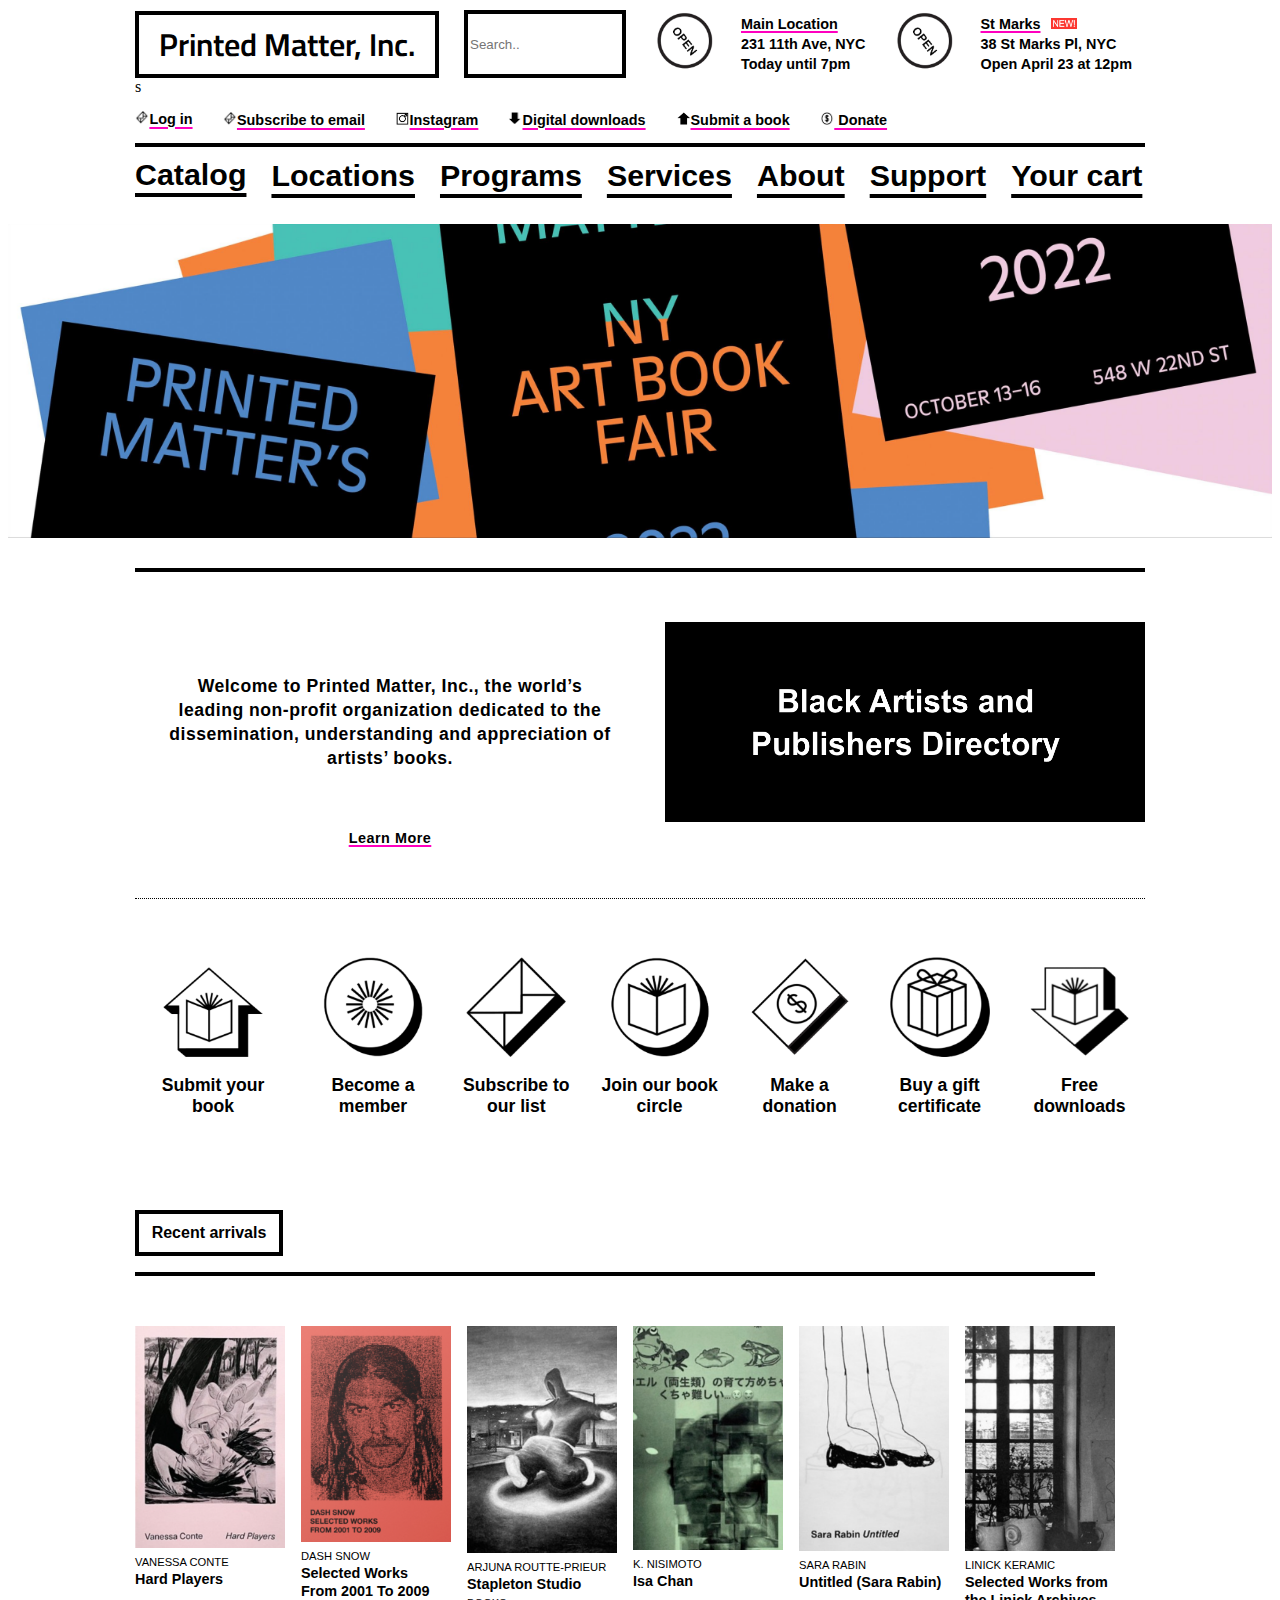
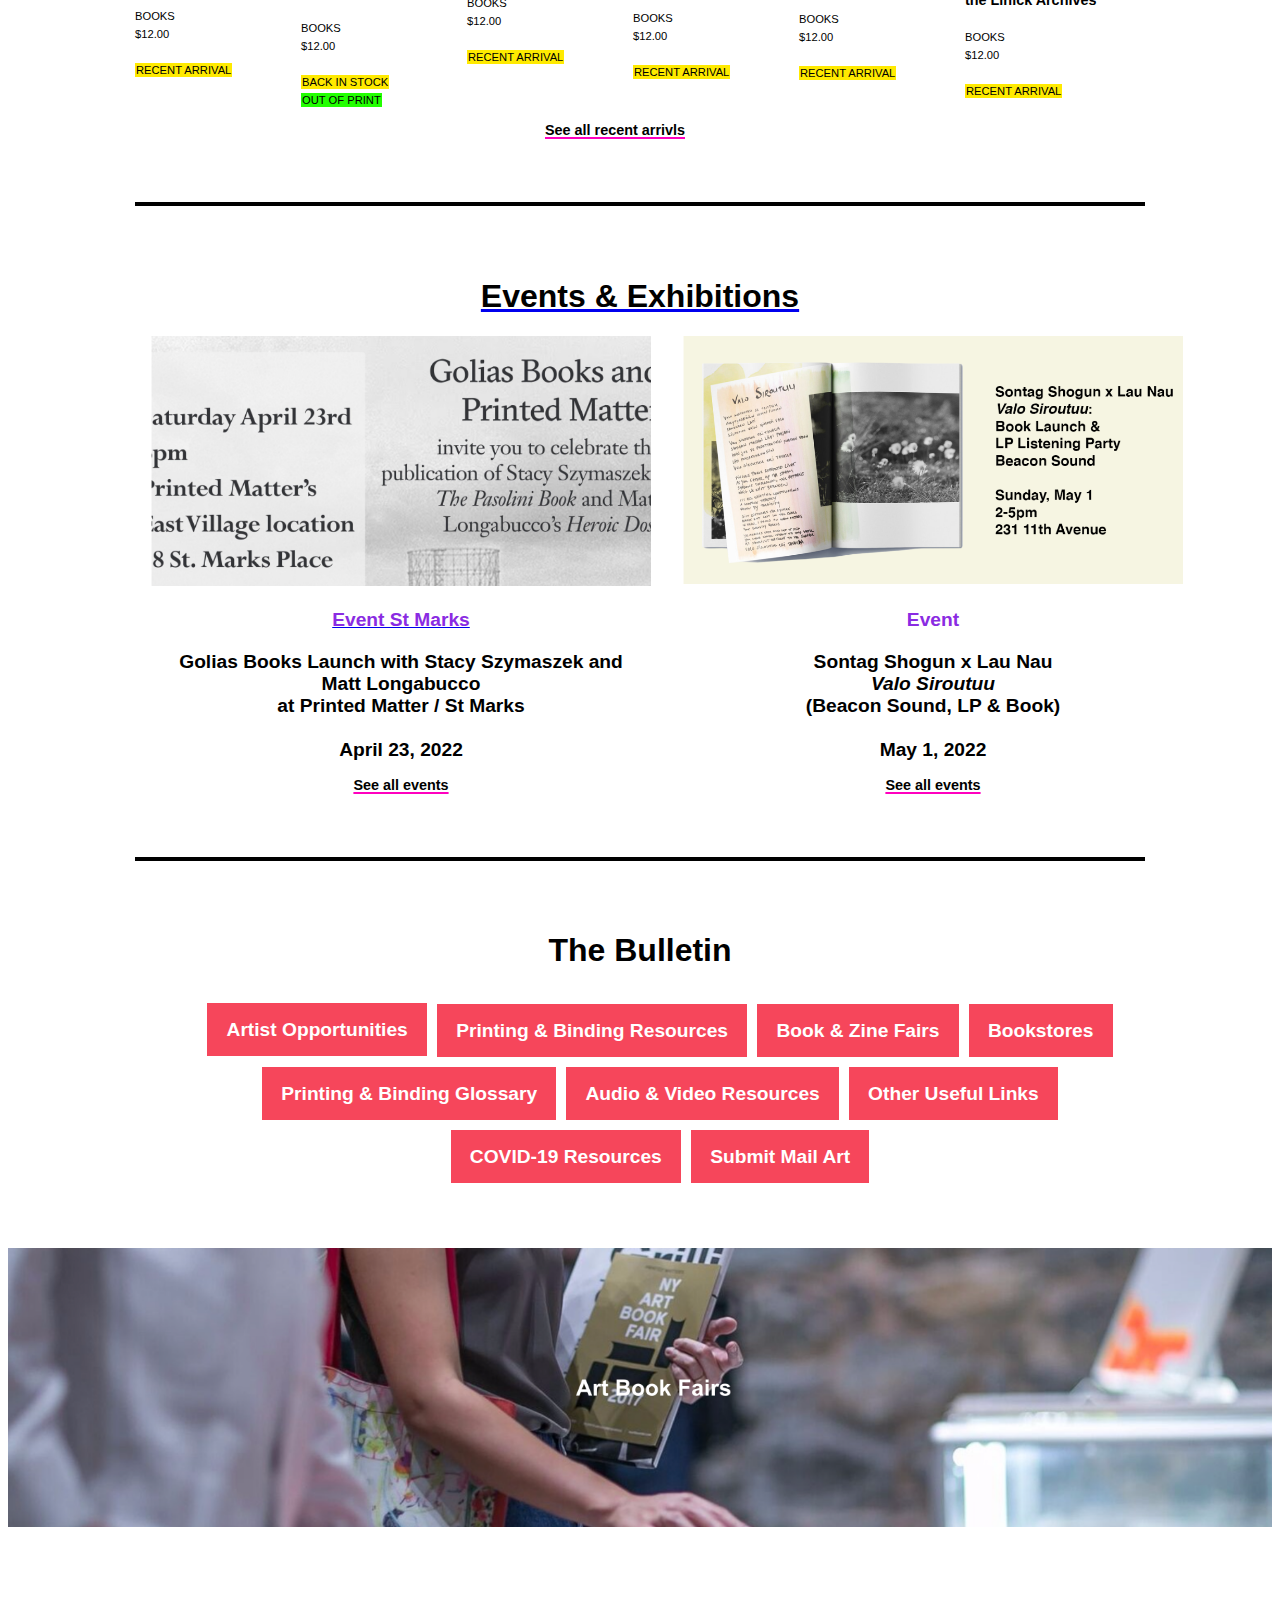
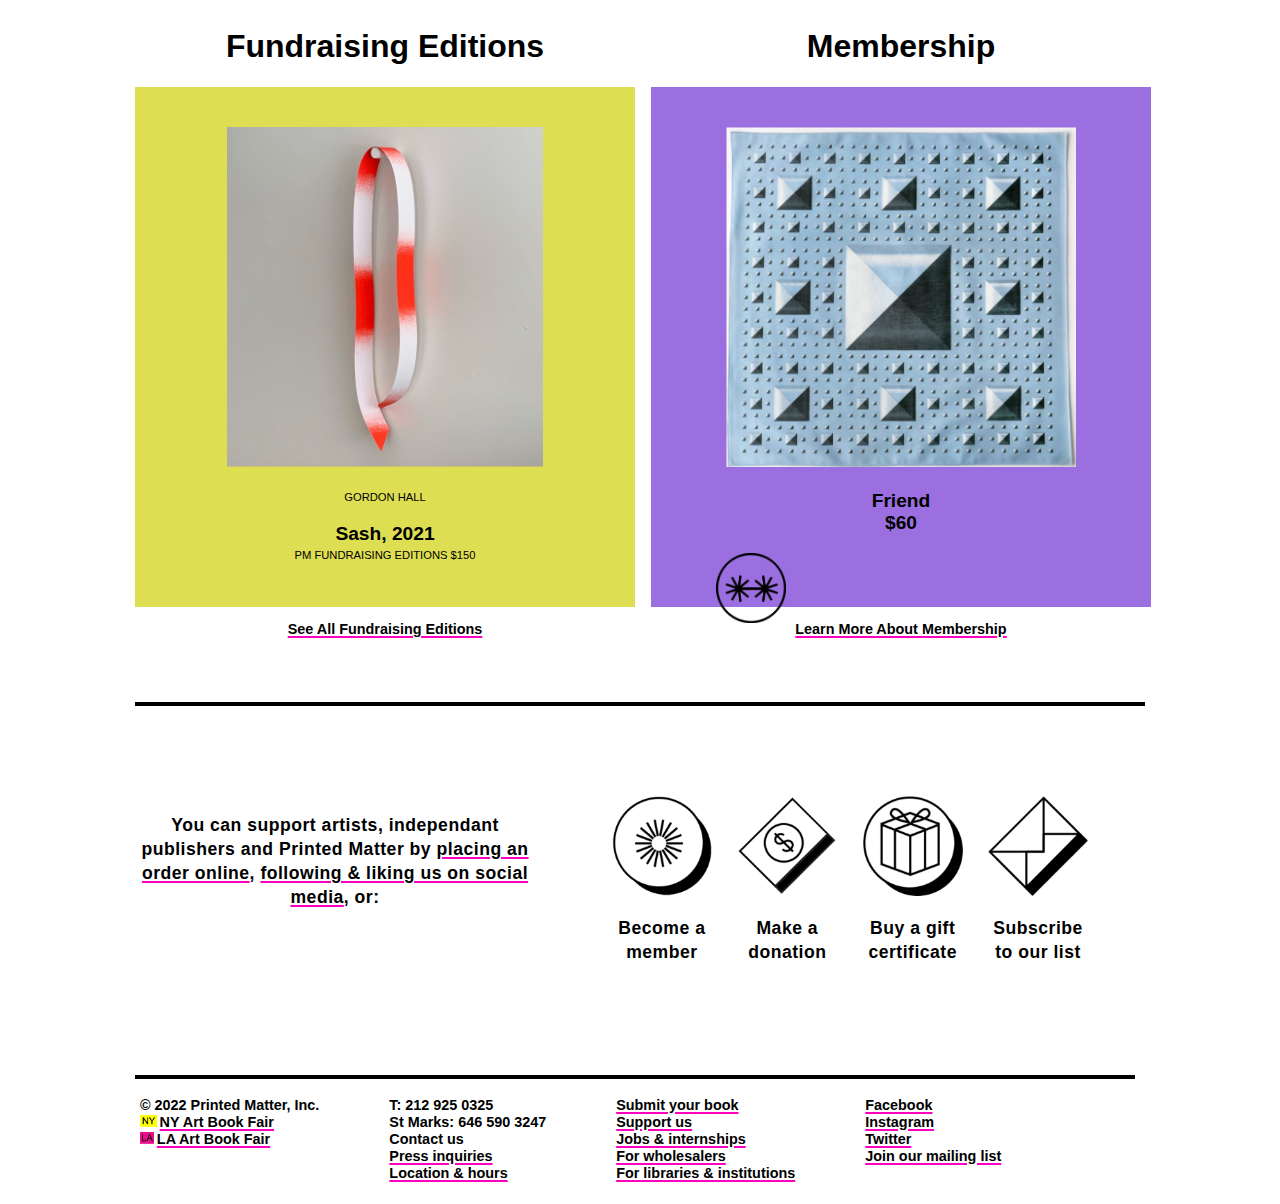
==== index.html @ 6e5ce5cb "Add files via upload" ====
<!DOCTYPE html>
<html lang="en">
  <head>
    <meta charset="UTF-8" />
    <meta name="viewport" content="width=device-width, initial-scale=1.0" />
    <title>Printed Matter</title>
    <link href="css/normalize.cssa" rel="stylesheet" />
    <link href="css/main.css" rel="stylesheet" />
  </head>

  <body>
    <header>
        <div class="header__top">
       <div class="wordmark">
         <a href="#">Printed Matter, Inc.</a>
       </div>
       <input class="search" type="text" placeholder="Search..">

      <div><img class="open" src="img/open.png" alt=""></div>
      <div class="location"><a href="#">Main Location</a><br>
             231 11th Ave, NYC<br>
             Today until 7pm</div>
      <div><img class="open" src="img/open.png" alt=""></div>
      <div class="location"><a href="#">St Marks</a><img class="new" src="img/new.png" alt="new icon"><br>
           38 St Marks Pl, NYC<br>
           Open April 23 at 12pm</div>
      </div>      

s      <div class="header__middle">
        <nav class="nav__middle">
          <ul class="nav__middlelist">
            <li><img class="header_icon" src="img/sendicon.jpeg" alt="envelope icon"><a href="#!">Log in</a></li>
            <li><img class="header_icon" src="img/sendicon.jpeg" alt="envelope icon"><a href="#!">Subscribe to email</a></li>
            <li><img class="header_icon" src="img/instaicon.jpeg" alt="instagram icon"><a href="#">Instagram </a></li>
            <li><img class="header_icon" src="img/downicon.jpeg" alt="downward arrow icon"><a href="#">Digital downloads </a></li>
            <li><img class="header_icon" src="img/upicon.jpeg" alt="upward arrow icon"><a href="#">Submit a book </a></li>
            <li><img class="header_icon" src="img/dollaricon.jpeg" alt="dollar sign icon"><a href="#"> Donate</a></li>
          </ul>
        </nav>
      </div>

      <div class="header__bottom">
        <nav class="nav__bottom">
           <ul class="nav__bottomlist">
            <li><a href="#">Catalog</a></li>
            <li><a href="#">Locations</a></li>
            <li><a href="#">Programs</a></li>
            <li><a href="#">Services</a></li>
            <li><a href="#">About</a></li>
            <li><a href="#">Support</a></li>
            <li><a href="#">Your cart</a></li>
           </ul>
        </nav>
     </div>

    </header>
    
    <div class="bannerhead">
<img id="banner" src="img/banner.jpg" alt="" class="banner">
</div>


    <div class="content">
        <div class="welcome-post">
          <div class="welcome-post__main">
          <p> Welcome to Printed Matter, Inc., the world’s leading non-profit organization dedicated to the dissemination, understanding and appreciation of artists’ books.</p><br>
          <p class="button"><a href="#">Learn More</a></p>
         </div>
         <img src="img/welcome.png" class="welcome-post__image" alt="field of tulips">
         </div>

       <div class="navicon">
            
            <div class="icon__card">
              <img class="iconcard__image" src="img/arrowupicon.png" alt="Icon"/>
              <h3><a class="iconcard__title" href="#">Submit your book</a></h3>
          </div>
            
            <div class="icon__card">
              <img class="iconcard__image" src="img/sunicon.png" alt="Icon"/>
            <h3><a class="iconcard__title" href="#">Become a member</a></h3>
            </div>

            <div class="icon__card">
              <img class="iconcard__image" src="img/envelopeicon.png" alt="Icon"/>
            <h3><a class="iconcard__title" href="#">Subscribe to<br>our list</a></h3>
            </div>

            <div class="icon__card">
              <img class="iconcard__image" src="img/circleicon.png" alt="Icon"/>
            <h3><a class="iconcard__title" href="#">Join our book circle</a></h3>
            </div>

            <div class="icon__card">
              <img class="iconcard__image" src="img/dollaricon.png" alt="Icon"/>
            <h3><a class="iconcard__title" href="#">Make a<br>donation</a></h3>
            </div>

            <div class="icon__card">
              <img class="iconcard__image" src="img/gifticon.png" alt="Icon"/>
            <h3><a class="iconcard__title" href="#">Buy a gift certificate</a></h3>
            </div>

            <div class="icon__card">
              <img class="iconcard__image" src="img/arrowdownicon.png" alt="Icon"/>
            <h3><a class="iconcard__title" href="#">Free<br>downloads</a></h3>
            </div>

        </div>

        <div class="recentarrival">
            
          <h3 class="recentarrival__title">Recent arrivals</h3>
          <div class="titleline"></div>

          <div class=book__list>
          <div class="book__card">
            <img class="bookcard__image" src="img/hardplayers.png" alt="Icon"/>
            <a class="bookcard__small" href="#">Vanessa Conte</a><br>
            <a class="bookcard__title" href="#">Hard Players</a><br><br>
            <a class="bookcard__small" href="#">Books<br>$12.00</a><br><br>
            <a class="bookcard__tag" href="#">recent arrival</a>
          </div>

          <div class="book__card">
            <img class="bookcard__image" src="img/dash.png" alt="Icon"/>
            <a class="bookcard__small" href="#">Dash Snow</a><br>
            <a class="bookcard__title" href="#">Selected Works <br> From 2001 To 2009</a><br><br>
            <a class="bookcard__small" href="#">Books<br>$12.00</a><br><br>
            <a class="bookcard__tag" href="#">back in stock</a><br>
            <a class="bookcard__tag2" href="#">out of print</a>
          </div>

          <div class="book__card">
            <img class="bookcard__image" src="img/staple.png" alt="Icon"/>
            <a class="bookcard__small" href="#">Arjuna Routte-Prieur</a><br>
            <a class="bookcard__title" href="#">Stapleton Studio</a><br>
            <a class="bookcard__small" href="#">Books<br>$12.00</a><br><br>
            <a class="bookcard__tag" href="#">recent arrival</a>
          </div>

          <div class="book__card">
            <img class="bookcard__image" src="img/chan.png" alt="Icon"/>
            <a class="bookcard__small" href="#">k. nisimoto</a><br>
            <a class="bookcard__title" href="#">Isa Chan</a><br><br>
            <a class="bookcard__small" href="#">Books<br>$12.00</a><br><br>
            <a class="bookcard__tag" href="#">recent arrival</a>
          </div>

          <div class="book__card">
            <img class="bookcard__image" src="img/untitled.png" alt="Icon"/>
            <a class="bookcard__small" href="#">sara rabin</a><br>
            <a class="bookcard__title" href="#">Untitled (Sara Rabin)</a><br><br>
            <a class="bookcard__small" href="#">Books<br>$12.00</a><br><br>
            <a class="bookcard__tag" href="#">recent arrival</a>
          </div>

          <div class="book__card">
            <img class="bookcard__image" src="img/linick.png" alt="Icon"/>
            <a class="bookcard__small" href="#">linick keramic</a><br>
            <a class="bookcard__title" href="#">Selected Works from the Linick Archives</a><br><br>
            <a class="bookcard__small" href="#">Books<br>$12.00</a><br><br>
            <a class="bookcard__tag" href="#">recent arrival</a>
          </div>
      </div>

      <p class="button"><a href="#">See all recent arrivls</a</p>

    </div>
    
        <div class="eve_exh">

            <h1 class="eventstitle">Events & Exhibitions</h1>

            <div class="events">
            <div class="event__cards">
                <img class="eventcard__image" src="img/golias1.png" alt="bookimage"/>
                <p class="eventcard__cat">Event St Marks</p> 
                <p class="eventcard__title"> <a href="#">Golias Books Launch with Stacy Szymaszek and<br>
                Matt Longabucco<br>
                at Printed Matter / St Marks<br><br>
                April 23, 2022</a></p>
                <p class="button"><a href="#">See all events<a></p>
            </div>

            <div class="event__cards">
                <img class="eventcard__image" src="img/valo1.png" alt="bookimage"/>
                <p class="eventcard__cat">Event</p>
                <p class="eventcard__title"> <a href="#">Sontag Shogun x Lau Nau<br>
                <i>Valo Siroutuu</i><br>
                (Beacon Sound, LP & Book)<br><br>
                May 1, 2022</a></p>
                <p class="button"><a href="#">See all events<a></p>
            </div>
            </div>
        </div>

        <div class="bulletin">
          <h1>The Bulletin</h1>
        </a>
             <nav class="bulletin_nav">
               <ul class="bulletin_button">
                <li><a href="#">Artist Opportunities</a></li>
                <li><a href="#">Printing & Binding Resources</a></li>
                <li><a href="#">Book & Zine Fairs</a></li>
                <li><a href="#">Bookstores</a></li>
                <li><a href="#">Printing & Binding Glossary</a></li>
                <li><a href="#">Audio & Video Resources</a></li>
                <li><a href="#">Other Useful Links</a></li>
                <li><a href="#">COVID-19 Resources</a></li>
                <li><a href="#">Submit Mail Art</a></li>
               </ul>
            </nav>
      
        
        </div>

        </div>


        <div class="banner">
          <img id="banner2" src="img/artbookfair.png" alt="" class="banner">
        </div>

        <div class="content">
        
      <div class="member" >
            
            <div class="fund__card1" >
              <h1>Fundraising Editions</h1>
              <div class="card__contents1">
                <img class="fundcard__image" src="img/fund.png" alt="bookimage"/><br>
                <p><a class="bookcard__small" a href="#"> GORDON HALL<br><br>
                <a class="fundcard__title" a href="#">Sash, 2021</a><br>
                <a class="bookcard__small" a href="#">PM FUNDRAISING EDITIONS $150</a></p>
              </div>
              <p class="card__button"><a href="#">See All Fundraising Editions</a></p>
            </div>


            <div class="fund__card2">
              <h1>Membership</h1>
              <div class="card__contents2"> 
              <img class="fundcard__image" src="img/member.png" alt="bookimage"/>
              <p class="fundcard__title"><a href="#">Friend<br>
                $60</a></p>
              <img class="fundcard__icon" src="img/membericon.png">
              </div>
              <p class="card__button"><a href="#">Learn More About Membership</a></p>
            </div>
          </a>
              
          </div>


          <div class="end-post">
            
            <div class="end-post__main">
            <p> You can support artists, independant publishers and Printed Matter by <a href="#">placing an order online</a>, <a href="#">following & liking us on social media</a>, or:</p><br>
           </div>

           <div class="end-post__nav">
            
            
            <div class="icon__card2">
              <img class="iconcard__image2" src="img/sunicon.png" alt="Icon"/>
            <h3><a class="iconcard__title2" href="#">Become a member</a></h3>
            </div>

            <div class="icon__card2">
              <img class="iconcard__image2" src="img/dollaricon.png" alt="Icon"/>
            <h3><a class="iconcard__title2" href="#">Make a donation</a></h3>
            </div>


            <div class="icon__card2">
              <img class="iconcard__image2" src="img/gifticon.png" alt="Icon"/>
            <h3><a class="iconcard__title2" href="#">Buy a gift certificate</a></h3>
            </div>


            <div class="icon__card2">
              <img class="iconcard__image2" src="img/envelopeicon.png" alt="Icon"/>
            <h3><a class="iconcard__title2" href="#">Subscribe to our list</a></h3>
            </div>

        </div>



          </div>

          <footer>
       

            <div class="footer__section">
              <ul class="footer__list">
                  <li> &copy 2022 Printed Matter, Inc.</li>
                  <li><img class="footer_icon" src="img/ny.jpeg"><a href="#!">NY Art Book Fair</a></li>
                  <li><img class="footer_icon" src="img/la.jpeg"><a href="#!">LA Art Book Fair</a></li>
              </ul>
              </div>
            

            <div class="footer__section">
                <ul class="footer__list">
                    <li>T: 212 925 0325</li>
                    <li>St Marks: 646 590 3247</li>
                    <li><a href="#!"></a>Contact us</a></li>
                    <li><a href="#!">Press inquiries</a></li>
                    <li><a href="#!">Location & hours</a></li>
                </ul>
                </div>

                <div class="footer__section">
                    <ul class="footer__list">
                        <li><a href="#!">Submit your book</a></li>
                        <li><a href="#!">Support us</a></li>
                        <li><a href="#!">Jobs & internships</a></li>
                        <li><a href="#!">For wholesalers</a></li>
                        <li><a href="#!">For libraries & institutions</a></li>
                    </ul>
                    </div>
                

                <div class="footer__section">
                    <ul class="footer__list">
                        <li><a href="#!">Facebook</a></li>
                        <li><a href="#!">Instagram</a></li>
                        <li><a href="#!">Twitter</a></li>
                        <li><a href="#!">Join our mailing list</a></li>
                    </ul>
                    </div>
                
            </div>

          </div>


           
            
          
          
          
        
        
    </body>
  </html>
---- css/main.css ----
/* Nav Bar */
@import url('https://fonts.googleapis.com/css2?family=Cairo:wght@600;700&display=swap');


body{



}

h1 {
    font-family: Arial, Helvetica, sans-serif;
    font-weight: bolder;
    font-size: 2rem;
    color: rgb(0, 0, 0);
    

    
}

h2 {
    font-family: Arial, Helvetica, sans-serif;
    font-weight: bolder;
    font-size: 1.5rem;
    color: rgb(255, 0, 191);
    text-transform: uppercase;

}

p {
    font-family: Arial, Helvetica, sans-serif
}




/*header*/



header {
  max-width: 1010px;
  min-width: 100px;
  margin: 0 auto;
  margin-top: 10px;
}




.title a{
    text-decoration: underline rgb(255, 0, 191);;
    color: rgb(0, 0, 0);
    
}

.header__top {
  font-family: Arial, Helvetica, sans-serif;
  font-weight: bolder;
  font-size: .9rem;  
  display: flex;
  justify-content: left;
  column-gap: 25px;
  min-width: 1010px;
  align-items: center;
}


.header__middle { 
  min-width: 600px;
  padding-top: 0;
  border-bottom: 4px solid black;
}

.header__bottom {
  min-width: 1010px;
  padding-top: 10px;
}


/*header-top*/

.location{
  line-height: 20px

}

.location a {
  color: black;
  text-decoration: underline rgb(255, 0, 191).1rem;
  text-underline-offset: 2px;

}

.location a:hover {
  background-color: black;
  padding-bottom: 2px;
  color: white;
  text-decoration: black;
  
}
 
.open {
  width: 65px;
  padding: 0px;
  transform: rotate(90deg);
}

.new {
  height: 11px;
  align-items: baseline;
  margin-left: 10px;
}

.wordmark{
  font-family:'Cairo', sans-serif;
  font-weight: 650;
  font-size: 2.2em;
  text-align: center;
  font-stretch: condensed;
}

.wordmark a {
  color: black;
  text-decoration: none;
  border: 4px solid rgb(0, 0, 0);
  padding: 0px;
  padding-left: 20px;
  padding-right: 20px;
}

.wordmark a:hover {
  background-color: black;
  padding-bottom: 3px;
  color: white;
  text-decoration: black;
  width: 400px;
}

.search {
  border: 4px solid rgb(0, 0, 0);
  overflow: hidden;
  width: 150px;
  height: 58px;
  align-items: center;
  
}


/*navigation-middle*/

.nav__middle {
  font-family: Arial, Helvetica, sans-serif;
  font-weight: bolder;
  font-size: .9rem;
}

.nav__middlelist {
  display: flex;
  flex-wrap: wrap;
  list-style: none;
  font-size: 1em;
  gap: 30px;
  justify-content: left;
  min-width: fit-content;
  text-underline-offset: 2px;
  padding-left:0
}

.nav__middlelist a {
  color: rgb(0, 0, 0);
  text-decoration: underline rgb(255, 0, 191).1rem;
}

.nav__middlelist a:hover {
  background-color: black;
  color: white;
  padding-bottom: 3px;
  text-decoration: black;
}

.header_icon {
  height: 1em;
  padding-right: px;
  
}



/*navigation-bottom*/


.nav__bottom {
  font-family: Arial, Helvetica, sans-serif;
  font-weight: bolder;
  font-size: 1.9rem;


}

.nav__bottomlist {
  display: flex;
  flex-wrap: wrap;
  list-style: none;
  font-size: 1em;
  gap: 25px;
  justify-content: left;
  margin-top: 0pt;
  text-decoration: underline 4px;
  min-width: fit-content;
  text-underline-offset: 8px;
  padding-left:0

  
}

.nav__bottomlist a {
  color: black;
  text-decoration: none;
}

.nav__bottomlist a:hover {
  background-color: black;
  color: white;
  padding-bottom: 5px;
  text-decoration: black;
}

/*banner*/

.banner {
    display: block;
    align-items: center;
    justify-items: center;
    margin: 20px;
    float: center;
    margin: 0;
    object-fit: initial;
    max-width: 100%;
    min-width: 950px;
    margin-top: 10px;
    
}

.content {
  max-width: 1010px;
  margin: 0 auto;
  margin-top: 30px;
  
  
}


/*welcome*/

.welcome-post {
  border-top: 4px solid black;
  background: var(--gray-light);
  display: flex;
  flex-shrink: 1;
  padding-top: 50px;
  justify-content: space-between;
  font-family: Arial, Helvetica, sans-serif;
  font-weight: bold;
  text-align: center;
  font-size: 1.1rem;
  line-height: 24px;
  letter-spacing: .5px;
}


.welcome-post__main {
  max-width: 40rem;
  padding: 2.1rem;
  
}

.welcome-post__image {
  padding-left: 20px;
  width: 480px;
  height: 200px;
}



/*nav-icon*/

.navicon {
  border-top: 1px dotted black;
  padding-top: 50px;
  padding-left:0;
  padding-bottom: 0px;


}

.icon__card {
  text-align: center;
  display:inline-block;
  padding: 8px;

}
.iconcard__title{
  text-align: center;
  display:inline-block;
  font-family: Arial, Helvetica, sans-serif;
  font-weight: bolder;
  font-size: 1.1rem;
  text-decoration: none;
  color: black;
  max-width: 140px;
}

.iconcard__image{
  display: block;
  margin: auto;
  width: 100px;
}

/*recent-arrival*/

.recentarrival {
  max-width: 1010px;

  padding: 50px;
  padding-left:0;
  font-family: Arial, Helvetica, sans-serif;
  text-align: center;
  
}

.titleline {
  border-top: 4px solid black;
  padding-top: 50px;
}

.recentarrival__title {
  font-family: Arial, Helvetica, sans-serif;
  font-weight: bolder;
  font-size: 1rem;
  border: 4px solid rgb(0, 0, 0);
  padding: 10px;
  width: 120px;

  
}

.book__list {
  column-gap: 1rem;
  display: flex;
  flex-shrink: 1;
  justify-content: space-between;
  text-align: center;
 
}

.bookcard__image {
 
  width: 150px;
  
}

.book__card {
  text-align: left;
  
  
}

.bookcard__small {
  text-transform: uppercase;
  text-decoration: none;
  font-size: .7rem;
  color: black;
  padding: 0%;
 
}

.bookcard__title {
  text-decoration: none;
  font-size: .9rem;
  color: black;
  font-weight: bold;

 

}
.bookcard__tag {
  text-transform: uppercase;
  text-decoration: none;
  font-size: .7rem;
  color: black;
  padding: 1px;
  background-color: rgb(255, 234, 0);

}
.bookcard__tag2 {
  text-transform: uppercase;
  text-decoration: none;
  font-size: .7rem;
  color: black;
  padding: 1px;
  background-color: rgb(34, 255, 0);


}

.book__list a {
  color: rgb(0, 0, 0);
  
}

.book__list a:hover {
  
  color: rgb(255, 0, 191);
  
  
}



/*events*/

.eve_exh {
    border-top: 4px solid black;
    border-bottom: 4px solid black;
    padding-top: 50px;
    padding-bottom: 50px;
    align-items: center;

}

.eventstitle {
    text-align: center;
}

.events {
  column-gap: 1rem;
  display: flex;
  flex-shrink: 1;
  justify-content: space-between;
  text-align: center;
}

.eventcard__image {
    width: 500px;
}

.eventcard__title a {
    text-decoration: none;
    color: black;
    font-size: 1.2rem;
    font-weight: bold;
}

.eventcard__title a:hover {
    text-decoration: none;
    color: rgb(255, 0, 191);
}

.eventcard__cat {
    color: blueviolet;
    font-size: 1.2rem;
    font-weight: bold;
    
}

.button {
    color: black;
    font-size: .9rem;
    text-align: center;
    font-weight: bold;
    font-family: Arial, Helvetica, sans-serif;
}


.button a {
  color: rgb(0, 0, 0);
  text-decoration: underline rgb(255, 0, 191).1rem;
  text-underline-offset: 2px;
}

.button a:hover {
  background-color: black;
  color: white;
  padding-bottom: 3px;
  text-decoration: black;
}


/*bulletin*/


.bulletin {
  padding-top: 50px;
    padding-bottom: 50px;
    text-align: center;
}


.bulletin_nav {
  
  font-size: 1.2em;
  justify-content: center;
  margin-top: 50px;
  font-family: Arial, Helvetica, sans-serif;
  font-weight: bold;
  
}

.bulletin_button {

  display: flex;
  flex-wrap: wrap;
  list-style: none;
  column-gap: 10px;
  row-gap: 40px;
  justify-content: center;
  margin-top: 0pt;
  min-width: fit-content;
  text-underline-offset: 8px;
  
  
}

.bulletin_button a {
  color: rgb(255, 255, 255);
  background-color: rgb(246, 70, 91);
  padding-bottom: 5px;
  width: fit-content;
  padding:1rem 1.2rem;
  text-decoration: none;
  
  
  
}

.bulletin_button a:hover {
  background-color: black;
  color: white;
  padding-bottom: 5px;
  padding:.9rem 1.2rem;
}

/*banner2*/


.banner2 {

  display: block;
  align-items: center;
  justify-items: center;
  margin: 20px;
  float: center;
  margin: 0;
  object-fit: initial;
  max-width: 100%;
  min-width: 950px;
  margin-top: 10px;
    
}
  


/*fundraising/member*/

.member {
  column-gap: 1rem;
  display: flex;
  flex-shrink: 1;
  justify-content: space-between;
  text-align: center;
  padding-top: 50px;
  padding-bottom: 50px;
}

.fundcard__icon {
  width: 70px;
  margin-right: 300px;
}

.fundcard__image {
  height: 340px;
  padding-top: 40px;
}

.fundcard__title {
  font-size: 1.2em;
  justify-content: center;
  font-family: Arial, Helvetica, sans-serif;
  font-weight: bold;
  color: black;
}

.card__contents1 {
  background-color: rgb(222, 222, 82);
  width: 500px;
  height: 520px;
}

.card__contents1 a{
  text-decoration:none ;
  color: black;
}

.card__contents1 a:hover {
  
  color: rgb(255, 0, 191);
}

.card__contents2 {
  background-color: rgb(156, 111, 224);
  width: 500px;
  height: 520px;
}

.card__contents2 a{
  text-decoration:none ;
  color: black;
}

.card__contents2 a:hover {
  
  color: rgb(255, 0, 191);
  
}

.card__button {
  color: black;
  font-size: .9rem;
  text-align: center;
  font-weight: bold;
  font-family: Arial, Helvetica, sans-serif;
}

.card__button a {
  color: rgb(0, 0, 0);
  text-decoration: underline rgb(255, 0, 191).1rem;
  text-underline-offset: 2px;
}

.card__button a:hover {
  background-color: black;
  color: white;
  padding-bottom: 3px;
  text-decoration: black;
}

/*endpost*/

.end-post {
  border-top: 4px solid black;
  background: var(--gray-light);
  display: flex;
  flex-shrink: 1;
  padding-top: 90px;
  padding-bottom: 90px;
  justify-content: space-between;
  font-family: Arial, Helvetica, sans-serif;
  font-weight: bold;
  text-align: center;
  font-size: 1.1rem;
  line-height: 24px;
  letter-spacing: .5px;
}


.end-post__main {
 width: fit-content;
 align-items: center;
 

  
}

.end-post__nav {
  min-width: 600px;
  padding-right: none;
  padding-left: 10px;
  align-items: left;
  
}

.iconcard__title2{
  text-align: center;
  display:inline-block;
  font-family: Arial, Helvetica, sans-serif;
  font-weight: bolder;
  font-size: 1.1rem;
  text-decoration: none;
  color: black;
  max-width: 110px;
}

.icon__card2 {
  text-align: left;
  display:inline-block;
  padding-inline-start: 10px;
 

}

.iconcard__image2{
  display: block;
  margin: auto;
  width: 100px;
}

.end-post__main a{ 
  text-decoration: none;
  color: rgb(0, 0, 0);
  text-decoration: underline rgb(255, 0, 191).1rem;
  text-underline-offset: 2px;
}

.end-post__main a:hover {
  background-color: black;
  color: white;
  padding-bottom: 3px;
  text-decoration: black;
}


/*footer*/

footer {
  border-top: 4px solid black;;
  display: flex;
  justify-content: left;
  max-width: 1000px;
  min-width: 1000px;
  padding-top: 3px; 
  column-gap: 60px;
}

.footer__list {
  color: black;
  font-family: Arial, Helvetica, sans-serif;
  font-weight: bolder;
  font-size: .9rem;  
  text-decoration: none;
  list-style: none; 
  padding: 5px;
  margin: 10px 0;
 
}

li + li {
  margin-top: 1px;
}

.footer__list a{
  color: black;
  text-decoration: none;
  text-decoration: underline rgb(255, 0, 191).1rem;
  text-underline-offset: 2px;
}

.footer__list a:hover{
  background-color: black;
  color: white;
  padding-bottom: 3px;
  text-decoration: none;
}

.footer_icon{
  height: 12px;
  padding-right: 3px;
  padding-bottom: 0;
}
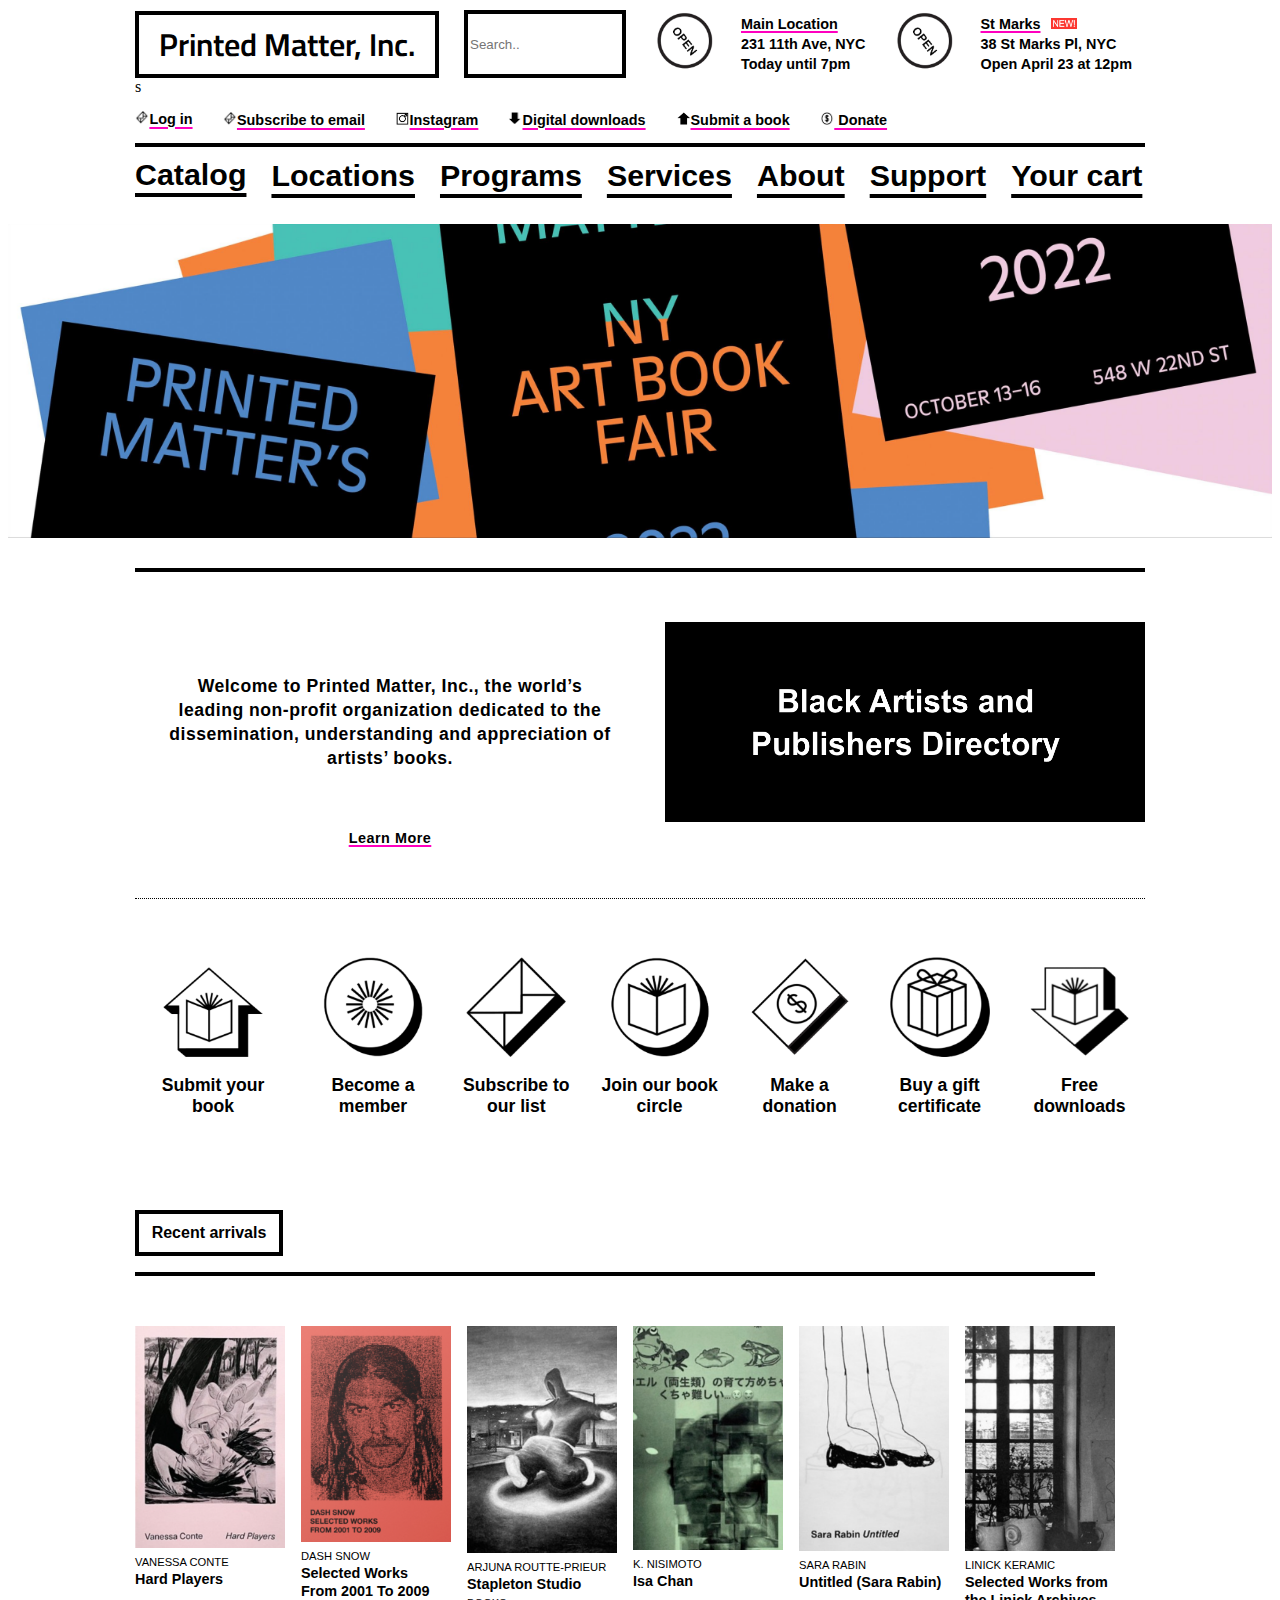
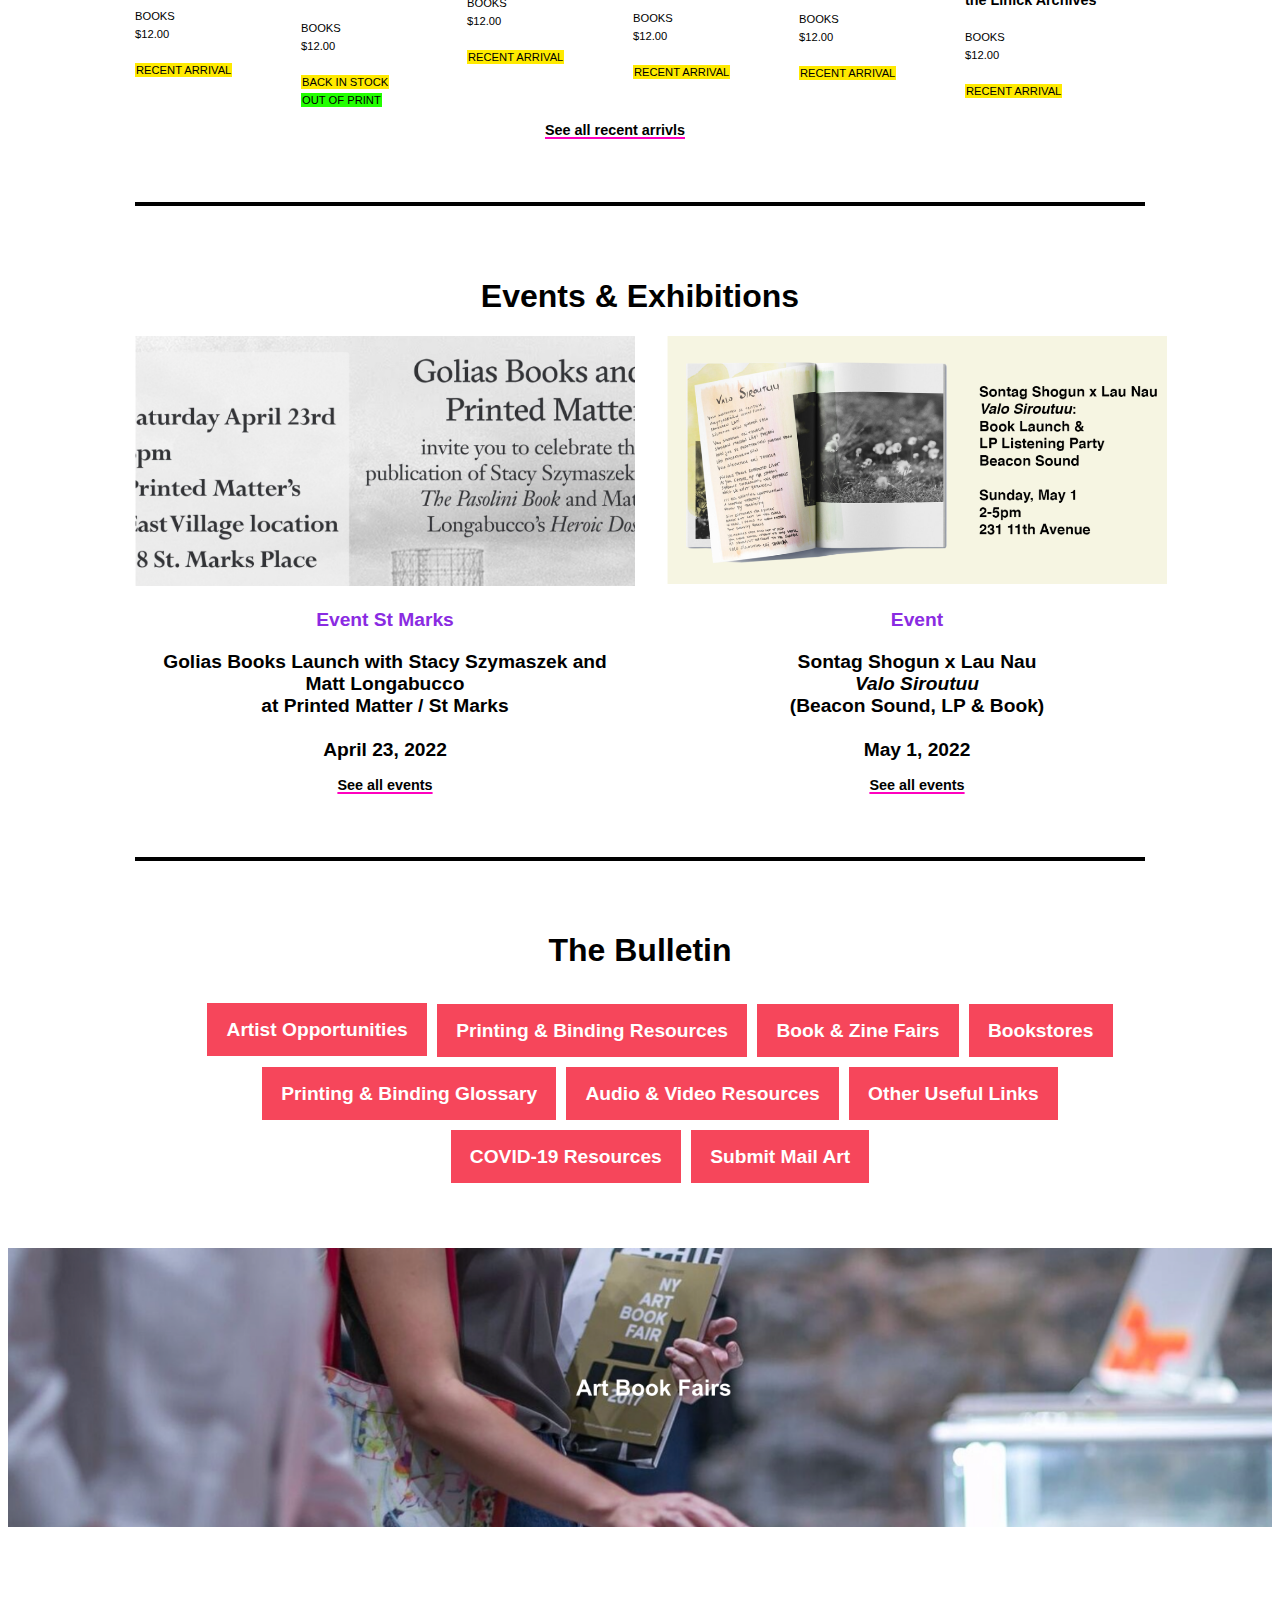
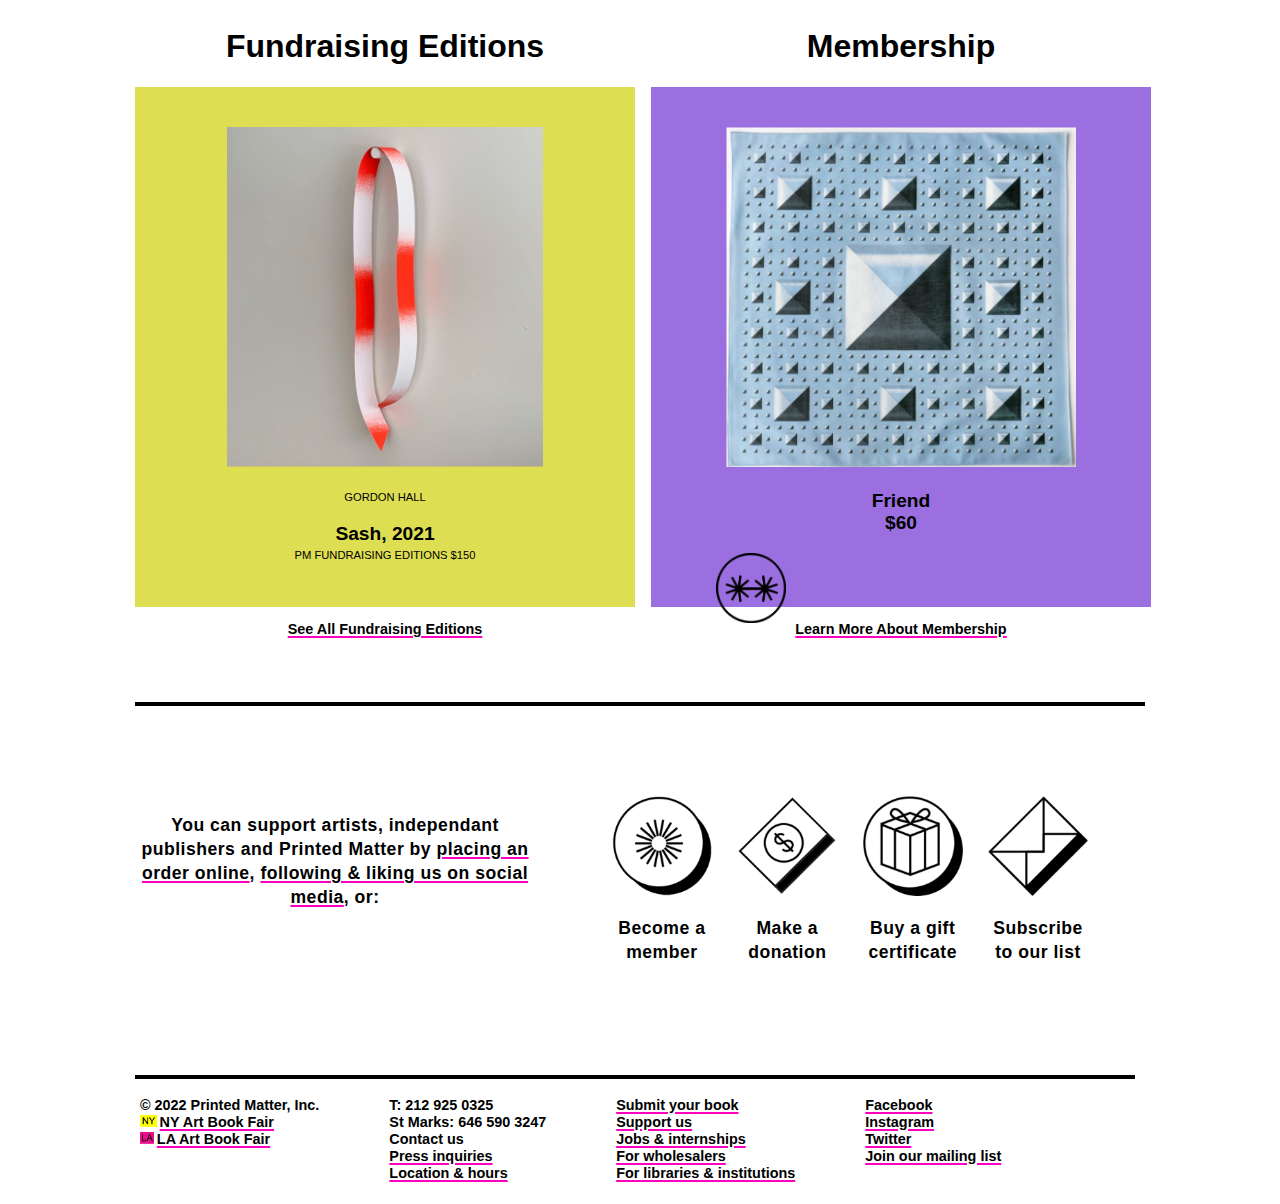
==== commit 60c8ba1f: "Add files via upload" ====
--- a/index.html
+++ b/index.html
@@ -164,7 +164,7 @@
           </div>
       </div>
 
-      <p class="button"><a href="#">See all recent arrivls</a</p>
+      <p class="button"><a href="#">See all recent arrivls</a></p>
 
     </div>
     
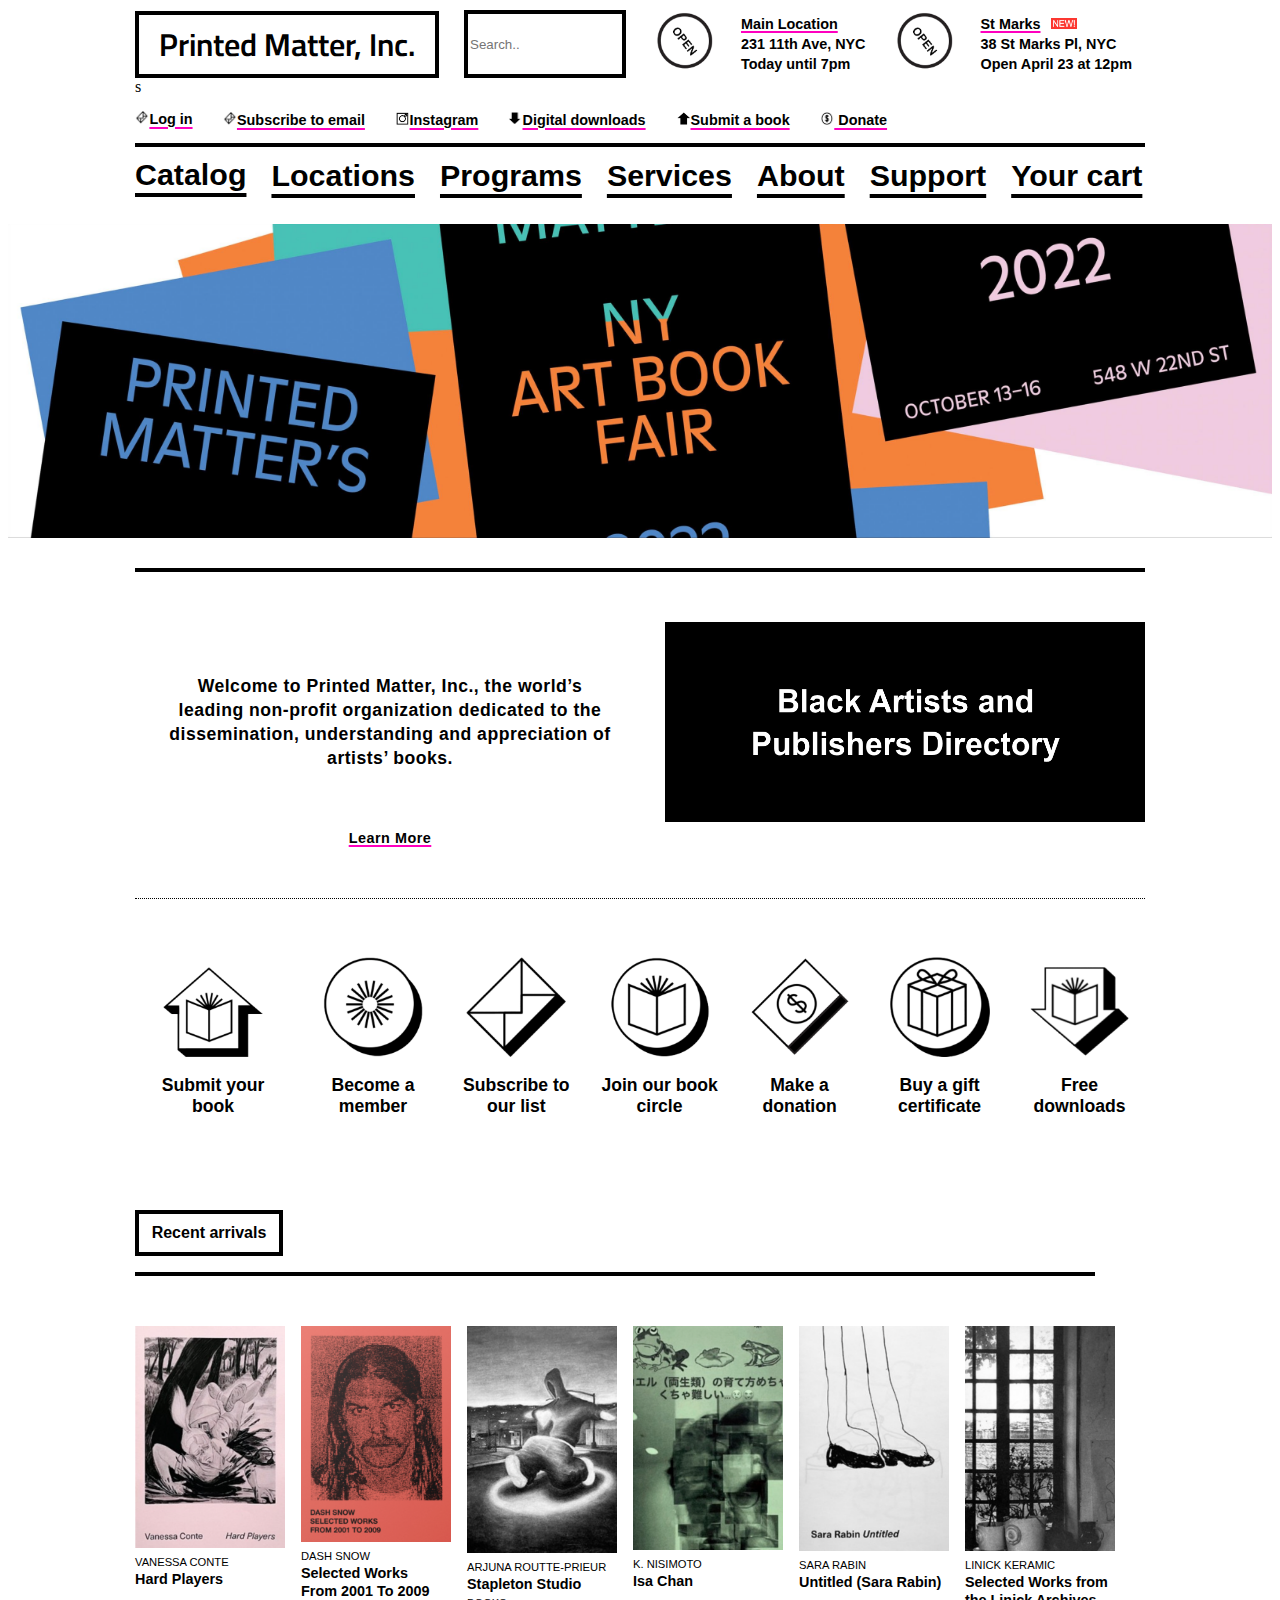
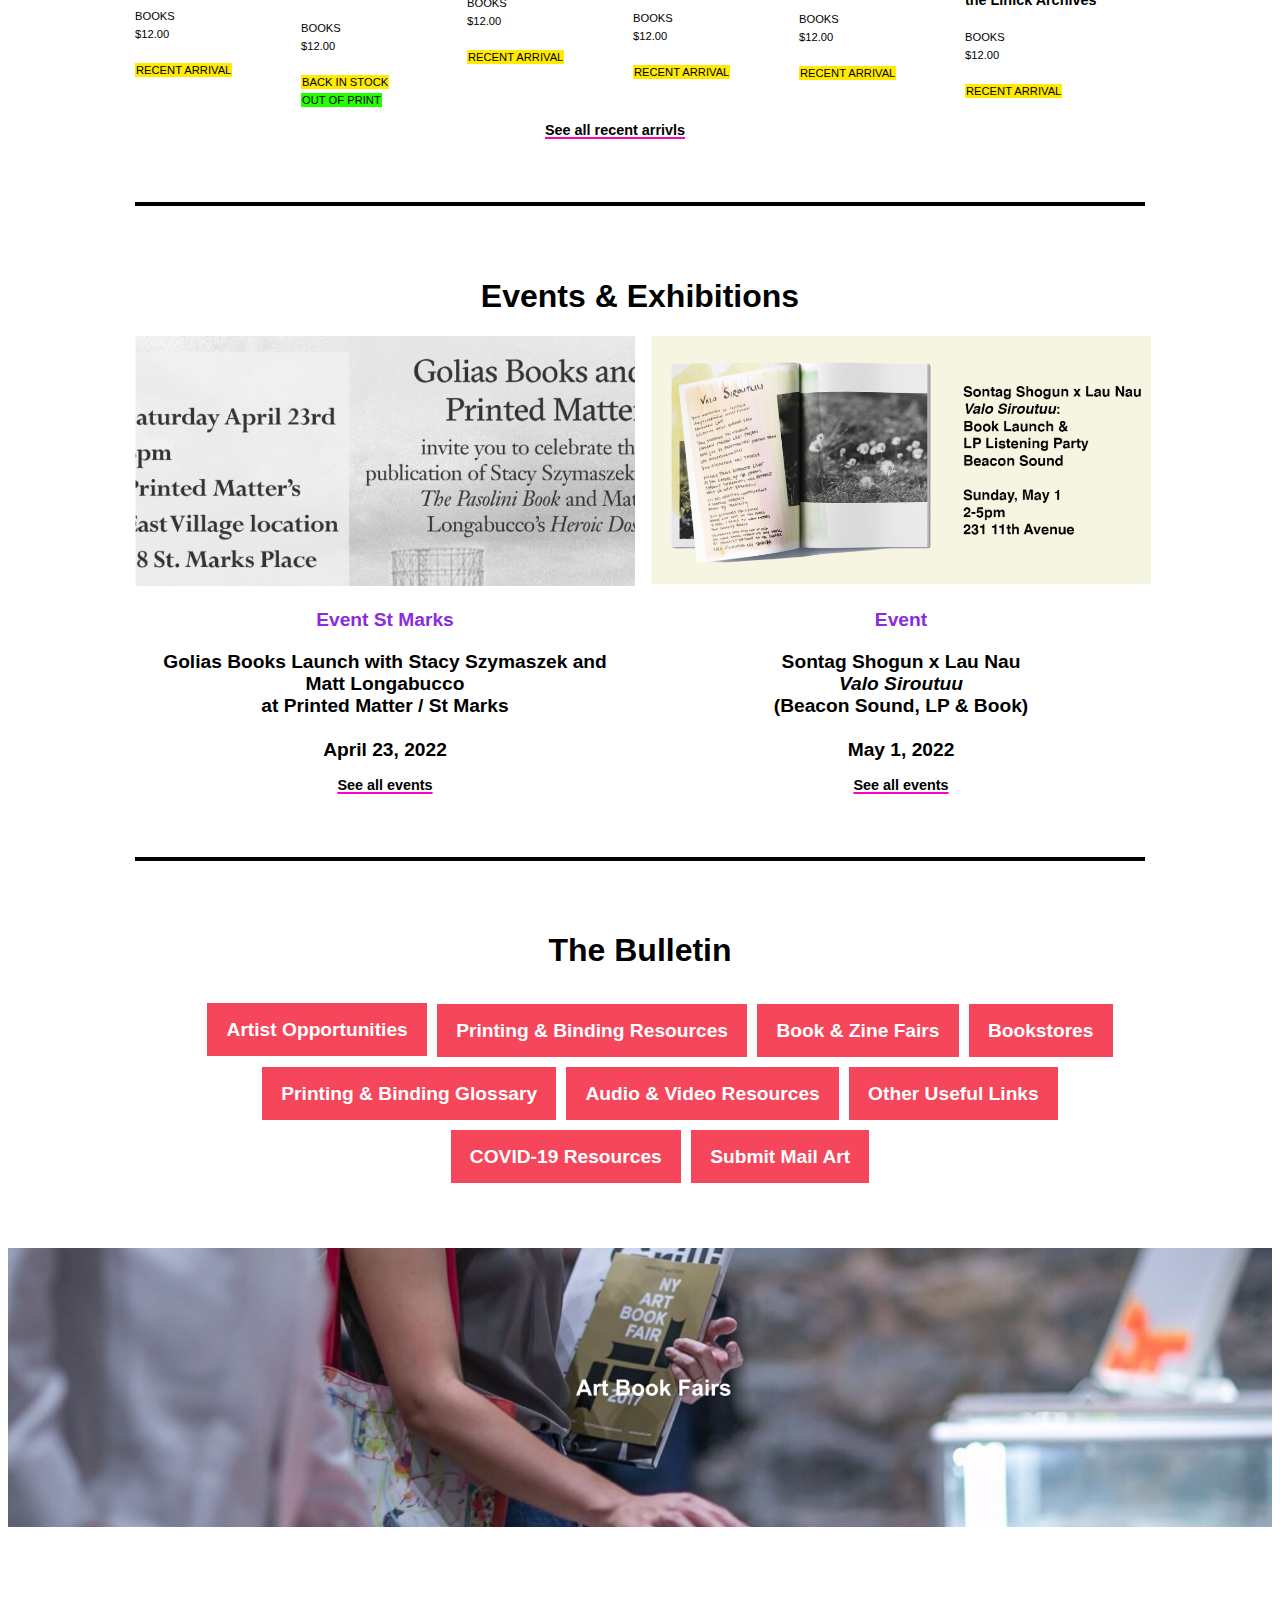
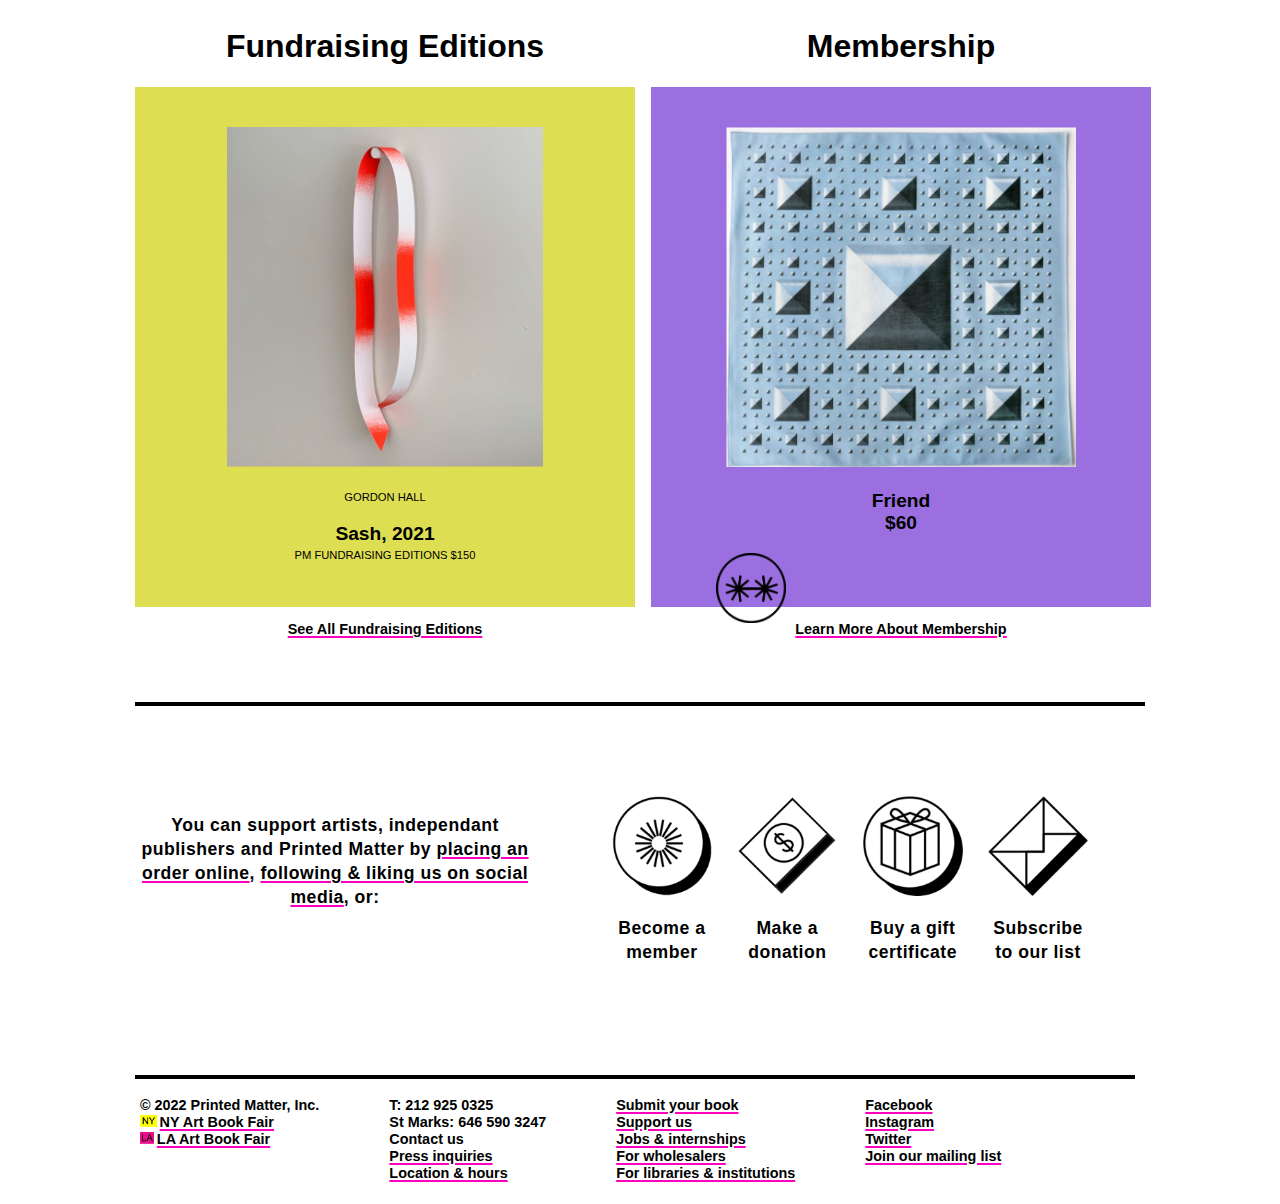
==== commit 68ae470a: "Add files via upload" ====
--- a/index.html
+++ b/index.html
@@ -180,7 +180,7 @@
                 Matt Longabucco<br>
                 at Printed Matter / St Marks<br><br>
                 April 23, 2022</a></p>
-                <p class="button"><a href="#">See all events<a></p>
+                <p class="button"><a href="#">See all events</a></p>
             </div>
 
             <div class="event__cards">
@@ -190,7 +190,7 @@
                 <i>Valo Siroutuu</i><br>
                 (Beacon Sound, LP & Book)<br><br>
                 May 1, 2022</a></p>
-                <p class="button"><a href="#">See all events<a></p>
+                <p class="button"><a href="#">See all events</a></p>
             </div>
             </div>
         </div>
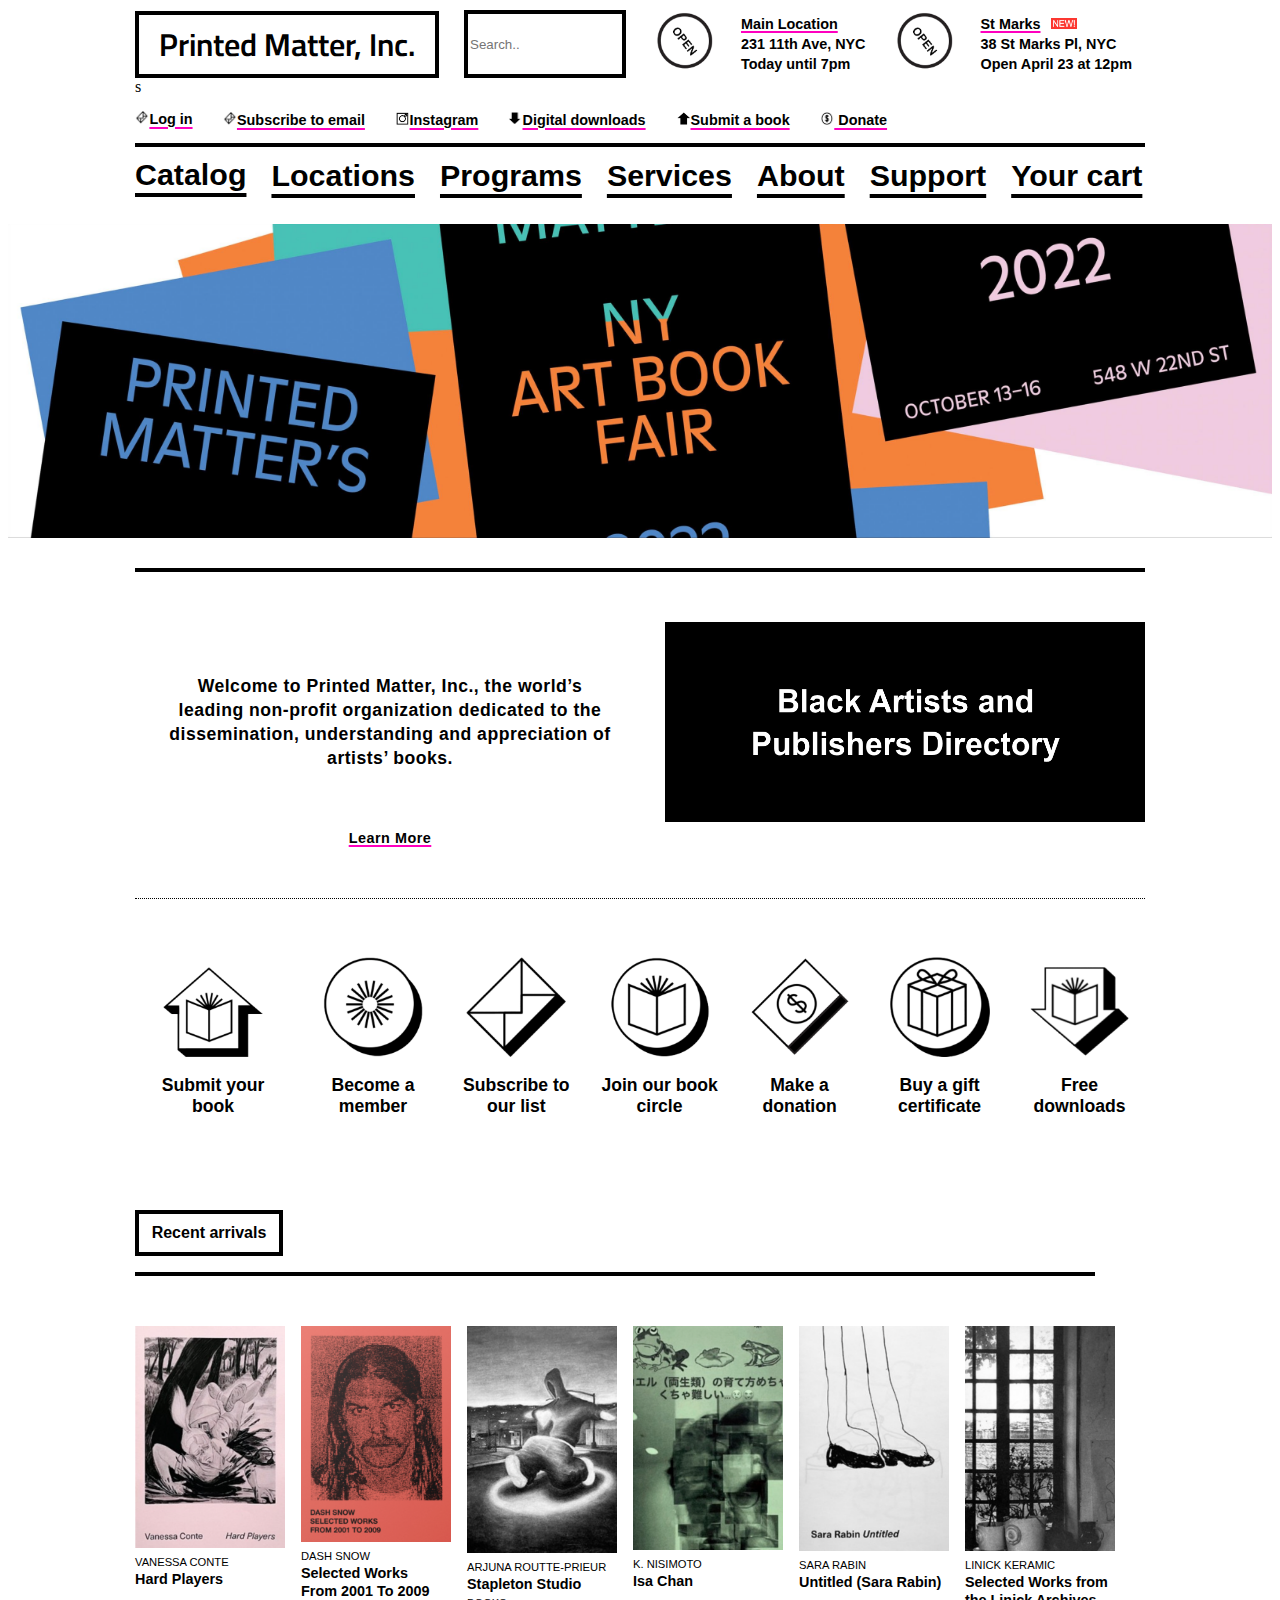
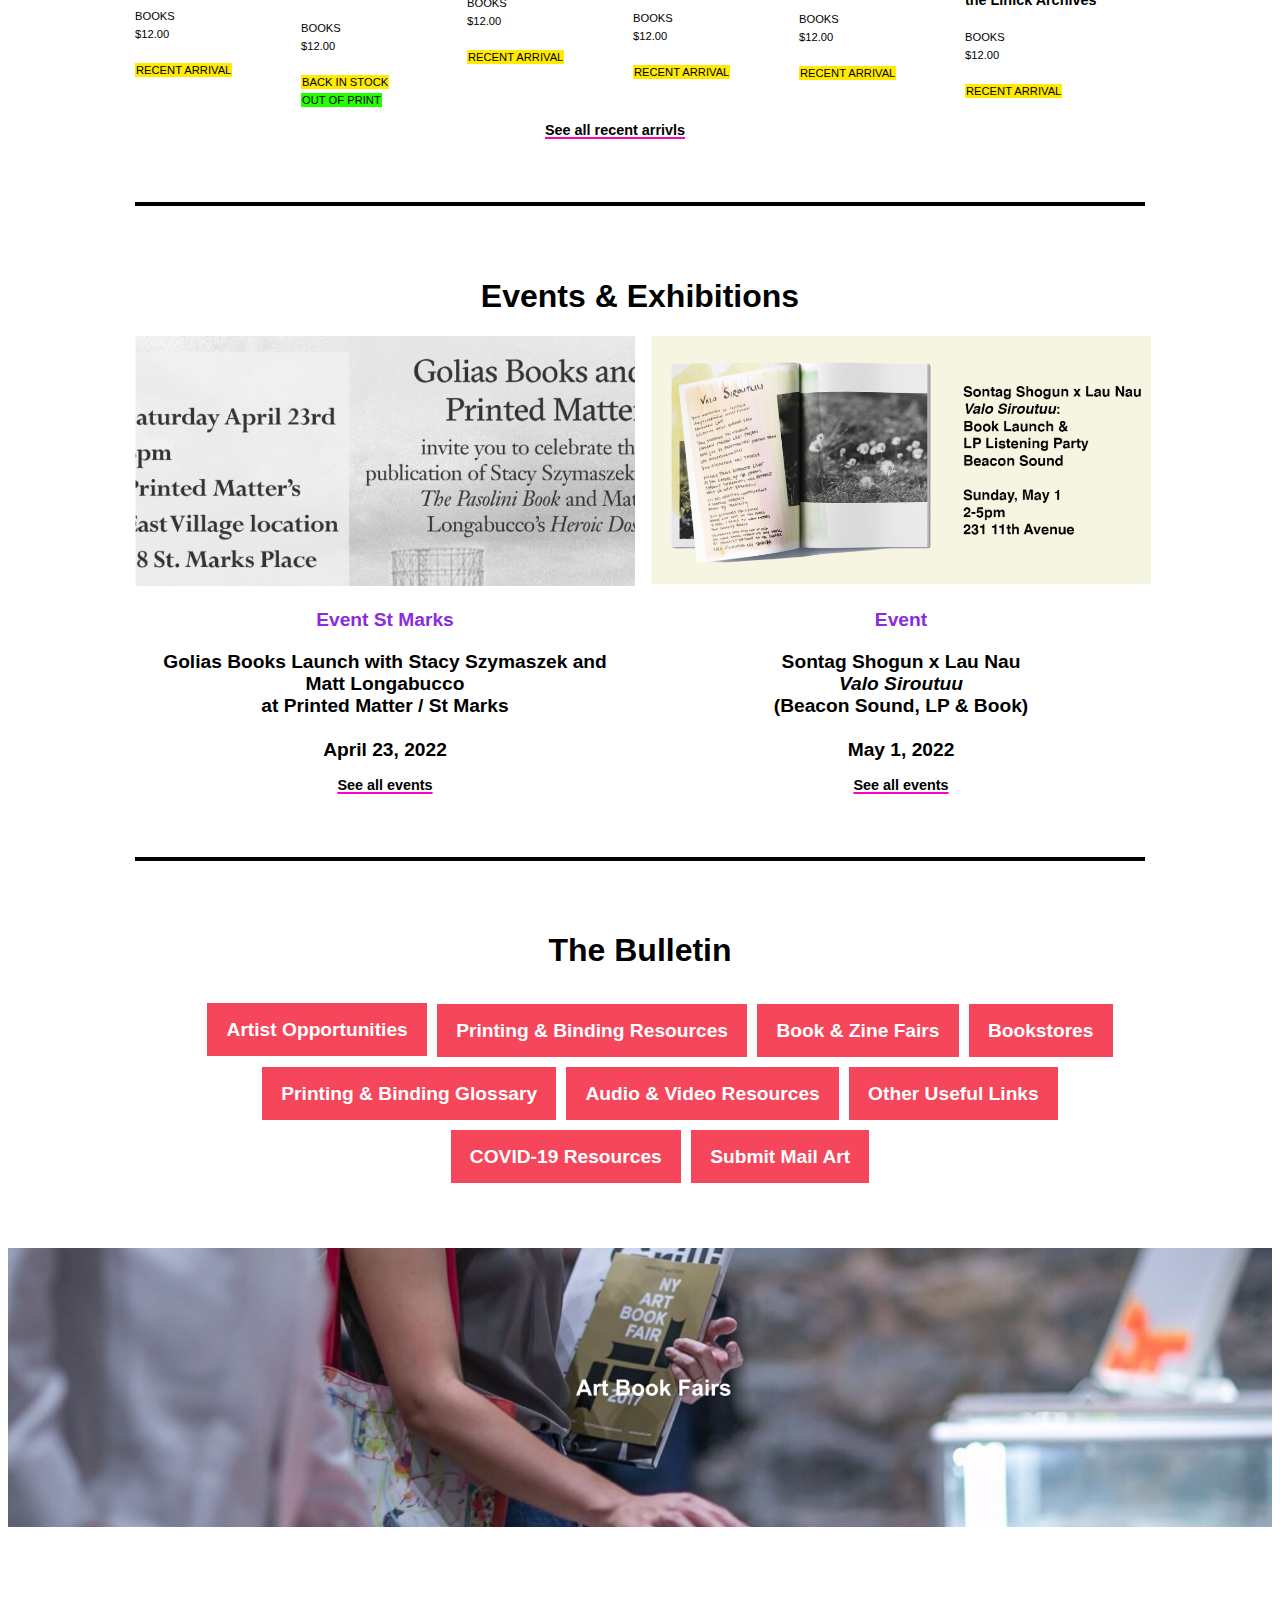
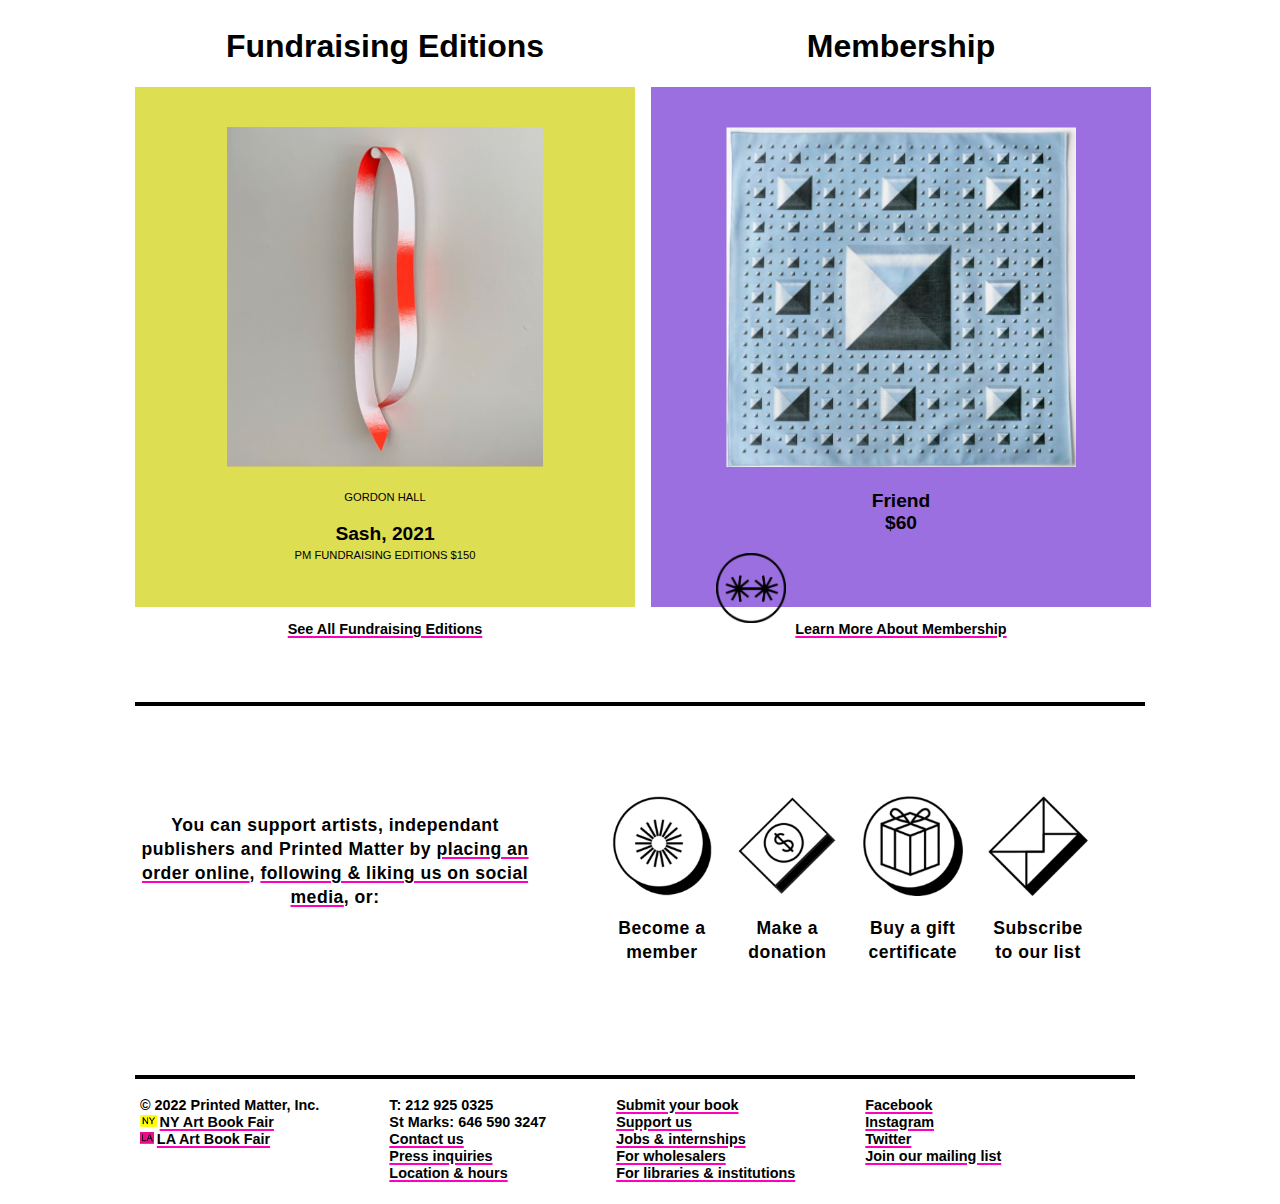
==== commit 7d62eb9d: "Add files via upload" ====
--- a/index.html
+++ b/index.html
@@ -197,7 +197,6 @@
 
         <div class="bulletin">
           <h1>The Bulletin</h1>
-        </a>
              <nav class="bulletin_nav">
                <ul class="bulletin_button">
                 <li><a href="#">Artist Opportunities</a></li>
@@ -230,9 +229,9 @@
               <h1>Fundraising Editions</h1>
               <div class="card__contents1">
                 <img class="fundcard__image" src="img/fund.png" alt="bookimage"/><br>
-                <p><a class="bookcard__small" a href="#"> GORDON HALL<br><br>
-                <a class="fundcard__title" a href="#">Sash, 2021</a><br>
-                <a class="bookcard__small" a href="#">PM FUNDRAISING EDITIONS $150</a></p>
+                <p><a class="bookcard__small" href="#"> GORDON HALL<br><br></a>
+                <a class="fundcard__title" href="#">Sash, 2021</a><br>
+                <a class="bookcard__small" href="#">PM FUNDRAISING EDITIONS $150</a></p>
               </div>
               <p class="card__button"><a href="#">See All Fundraising Editions</a></p>
             </div>
@@ -242,13 +241,12 @@
               <h1>Membership</h1>
               <div class="card__contents2"> 
               <img class="fundcard__image" src="img/member.png" alt="bookimage"/>
-              <p class="fundcard__title"><a href="#">Friend<br>
-                $60</a></p>
-              <img class="fundcard__icon" src="img/membericon.png">
+              <p class="fundcard__title"><a href="#">Friend<br>$60</a></p>
+              <img class="fundcard__icon" src="img/membericon.png" alt="line icon">
               </div>
               <p class="card__button"><a href="#">Learn More About Membership</a></p>
             </div>
-          </a>
+        
               
           </div>
 
@@ -295,9 +293,9 @@
 
             <div class="footer__section">
               <ul class="footer__list">
-                  <li> &copy 2022 Printed Matter, Inc.</li>
-                  <li><img class="footer_icon" src="img/ny.jpeg"><a href="#!">NY Art Book Fair</a></li>
-                  <li><img class="footer_icon" src="img/la.jpeg"><a href="#!">LA Art Book Fair</a></li>
+                  <li> &copy; 2022 Printed Matter, Inc.</li>
+                  <li><img class="footer_icon" src="img/ny.jpeg" alt="NY icon"><a href="#!">NY Art Book Fair</a></li>
+                  <li><img class="footer_icon" src="img/la.jpeg" alt="LA icon"><a href="#!">LA Art Book Fair</a></li>
               </ul>
               </div>
             
@@ -306,7 +304,7 @@
                 <ul class="footer__list">
                     <li>T: 212 925 0325</li>
                     <li>St Marks: 646 590 3247</li>
-                    <li><a href="#!"></a>Contact us</a></li>
+                    <li><a href="#!">Contact us</a></li>
                     <li><a href="#!">Press inquiries</a></li>
                     <li><a href="#!">Location & hours</a></li>
                 </ul>
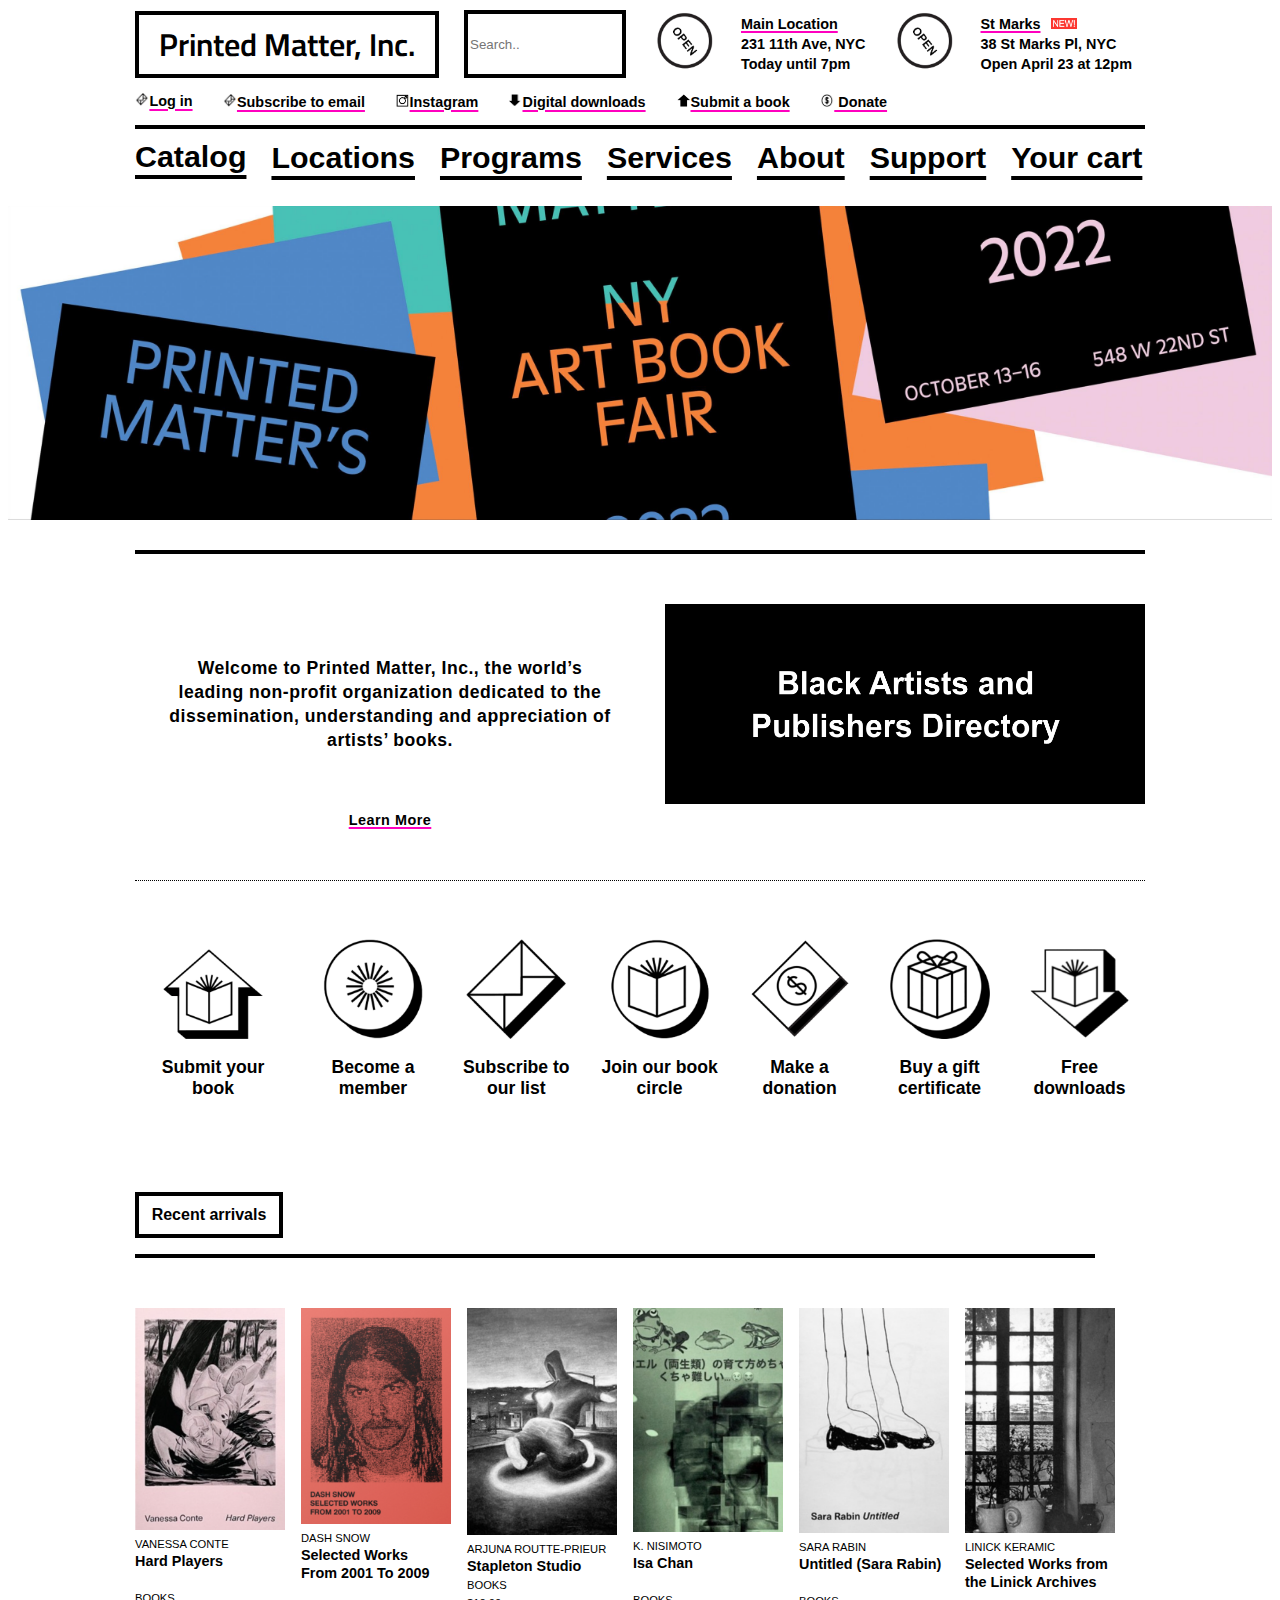
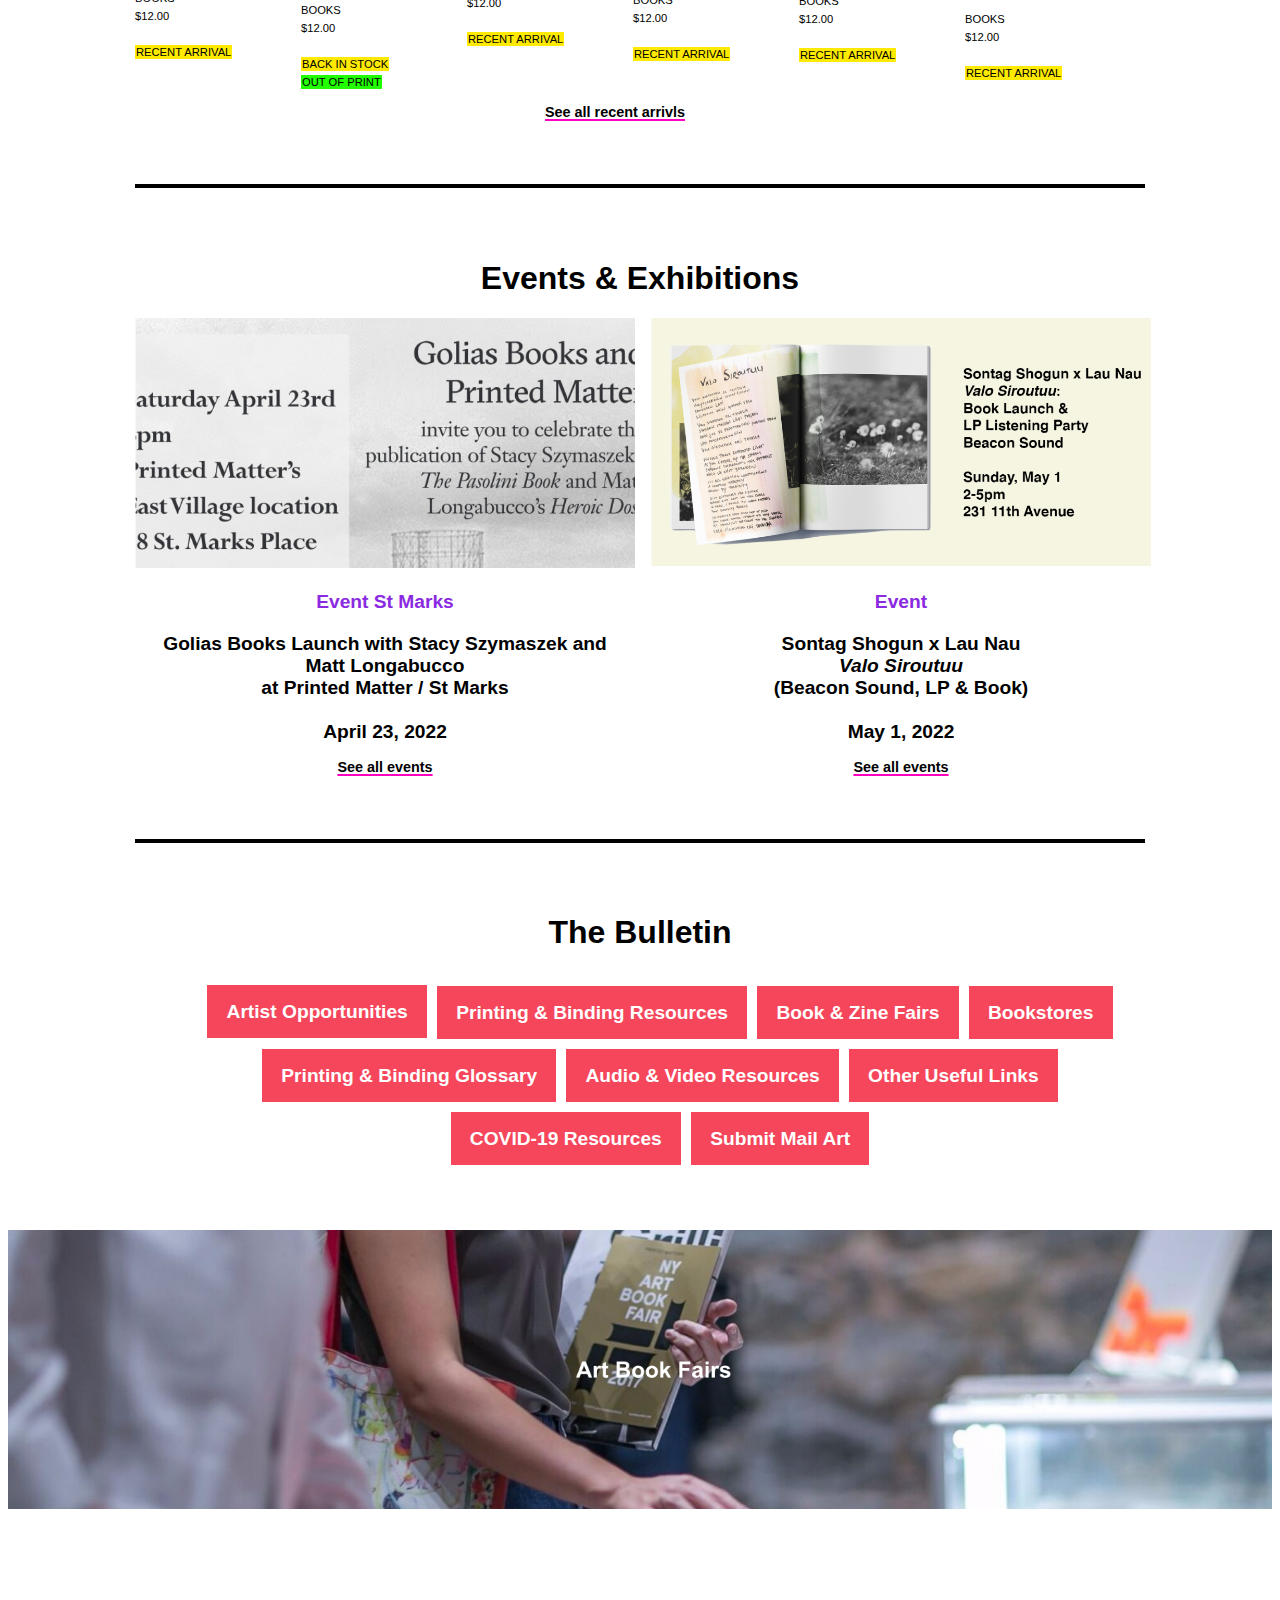
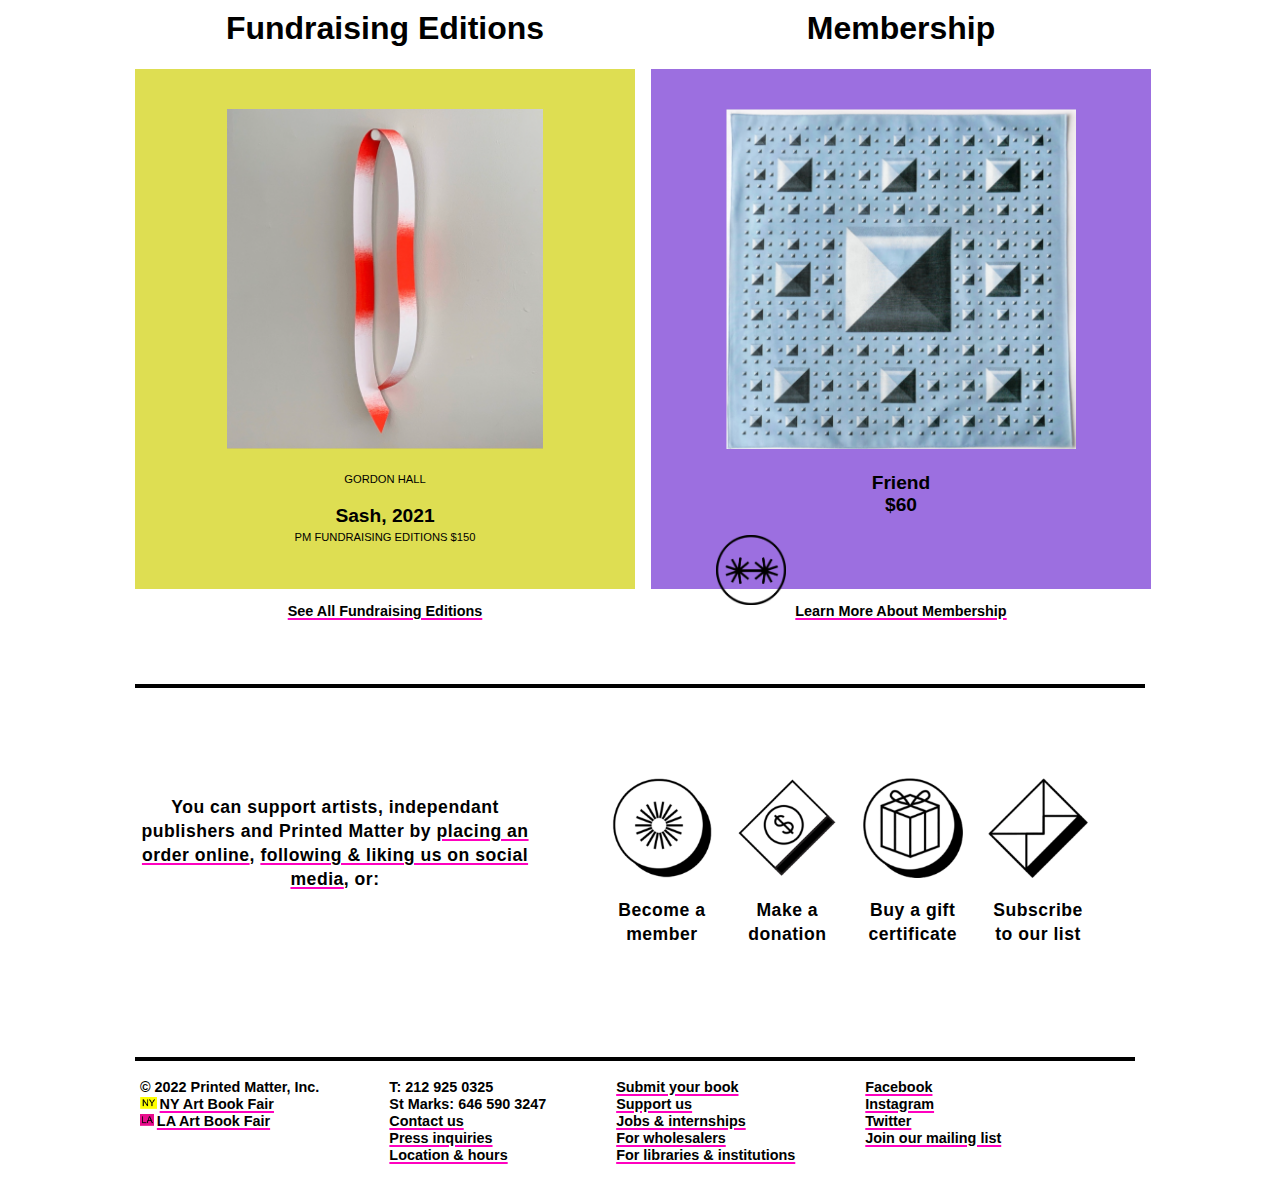
==== commit 48908d2e: "Add files via upload" ====
--- a/index.html
+++ b/index.html
@@ -26,7 +26,7 @@
            Open April 23 at 12pm</div>
       </div>      
 
-s      <div class="header__middle">
+      <div class="header__middle">
         <nav class="nav__middle">
           <ul class="nav__middlelist">
             <li><img class="header_icon" src="img/sendicon.jpeg" alt="envelope icon"><a href="#!">Log in</a></li>
@@ -291,16 +291,16 @@
           <footer>
        
 
-            <div class="footer__section">
-              <ul class="footer__list">
+               <div class="footer__section">
+               <ul class="footer__list">
                   <li> &copy; 2022 Printed Matter, Inc.</li>
                   <li><img class="footer_icon" src="img/ny.jpeg" alt="NY icon"><a href="#!">NY Art Book Fair</a></li>
                   <li><img class="footer_icon" src="img/la.jpeg" alt="LA icon"><a href="#!">LA Art Book Fair</a></li>
-              </ul>
-              </div>
-            
-
-            <div class="footer__section">
+               </ul>
+               </div>
+            
+
+               <div class="footer__section">
                 <ul class="footer__list">
                     <li>T: 212 925 0325</li>
                     <li>St Marks: 646 590 3247</li>
@@ -318,7 +318,7 @@
                         <li><a href="#!">For wholesalers</a></li>
                         <li><a href="#!">For libraries & institutions</a></li>
                     </ul>
-                    </div>
+                </div>
                 
 
                 <div class="footer__section">
@@ -327,13 +327,10 @@
                         <li><a href="#!">Instagram</a></li>
                         <li><a href="#!">Twitter</a></li>
                         <li><a href="#!">Join our mailing list</a></li>
-                    </ul>
-                    </div>
+                </ul>
+                </div>
                 
-            </div>
-
-          </div>
-
+         </footer>
 
            
             
